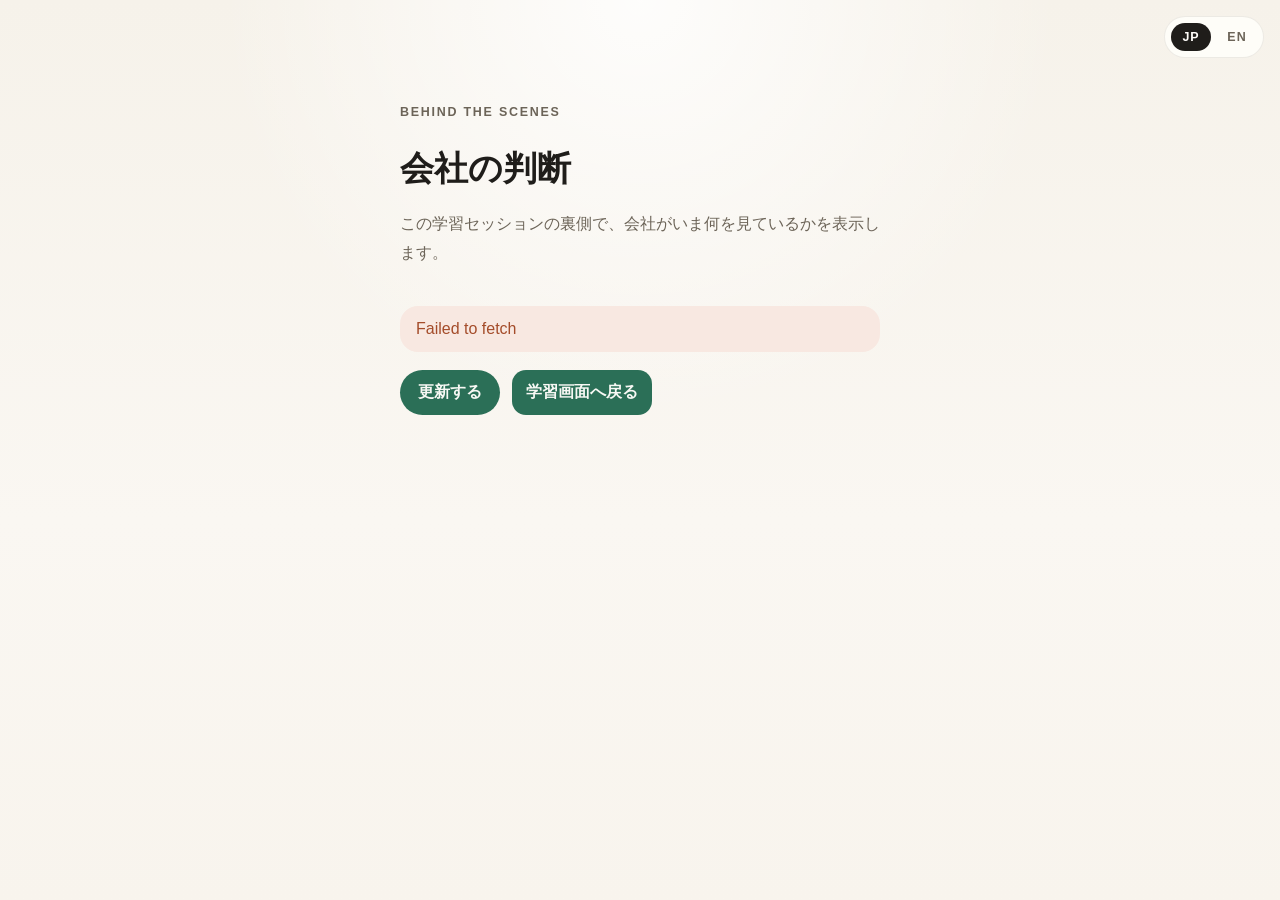
==== company-view.html @ b104fbae "Add company view screen" ====
<!doctype html>
<html lang="ja">
  <head>
    <meta charset="UTF-8" />
    <meta name="viewport" content="width=device-width, initial-scale=1.0" />
    <title>Company View</title>
    <link rel="stylesheet" href="./styles.css" />
  </head>
  <body>
    <main class="page-shell page-shell--slide">
      <section class="slide-card company-view">
        <p class="eyebrow">Behind the scenes</p>
        <h1 id="companyViewTitle" class="slide-title"></h1>
        <p id="companyViewIntro" class="company-view__intro"></p>

        <div id="companyStatus" class="status-message">読み込み中です...</div>

        <div class="company-view__grid" id="companyGrid" hidden>
          <section class="company-panel">
            <h2 id="companySnapshotTitle" class="company-panel__title"></h2>
            <dl class="company-panel__list">
              <div class="company-panel__row">
                <dt id="companyThemeLabel"></dt>
                <dd id="companyThemeValue"></dd>
              </div>
              <div class="company-panel__row">
                <dt id="companyMilestoneLabel"></dt>
                <dd id="companyMilestoneValue"></dd>
              </div>
              <div class="company-panel__row">
                <dt id="companyRiskLabel"></dt>
                <dd id="companyRiskValue"></dd>
              </div>
              <div class="company-panel__row">
                <dt id="companyPassLabel"></dt>
                <dd id="companyPassValue"></dd>
              </div>
            </dl>
          </section>

          <section class="company-panel">
            <h2 id="companyViewTitleDecision" class="company-panel__title"></h2>
            <dl class="company-panel__list">
              <div class="company-panel__row">
                <dt id="companyReviewTypeLabel"></dt>
                <dd id="companyReviewTypeValue"></dd>
              </div>
              <div class="company-panel__row">
                <dt id="companyDecisionLabel"></dt>
                <dd id="companyDecisionValue"></dd>
              </div>
              <div class="company-panel__row">
                <dt id="companyReasonLabel"></dt>
                <dd id="companyReasonValue"></dd>
              </div>
              <div class="company-panel__row">
                <dt id="companyNextActionLabel"></dt>
                <dd id="companyNextActionValue"></dd>
              </div>
              <div class="company-panel__row">
                <dt id="companyNeedsReviewLabel"></dt>
                <dd id="companyNeedsReviewValue"></dd>
              </div>
            </dl>
          </section>
        </div>

        <div class="company-view__actions">
          <button id="companyRefresh" class="refresh-button" type="button"></button>
          <a id="companyBack" class="session-button slide-link" href="./start.html"></a>
        </div>
      </section>
    </main>

    <script type="module">
      import {
        loadCompanyReview,
        loadStudentState,
        mountLanguageToggle,
        t,
        withLang,
      } from "./session.js";

      mountLanguageToggle();
      document.documentElement.lang = new URLSearchParams(window.location.search).get("lang") || "ja";

      const statusEl = document.getElementById("companyStatus");
      const gridEl = document.getElementById("companyGrid");

      document.getElementById("companyViewTitle").textContent = t("companyViewTitle");
      document.getElementById("companyViewIntro").textContent = t("companyViewIntro");
      document.getElementById("companySnapshotTitle").textContent = t("companySnapshot");
      document.getElementById("companyViewTitleDecision").textContent = t("companyDecision");
      document.getElementById("companyThemeLabel").textContent = t("currentTheme");
      document.getElementById("companyMilestoneLabel").textContent = t("currentMilestoneLabel");
      document.getElementById("companyRiskLabel").textContent = t("currentRisk");
      document.getElementById("companyPassLabel").textContent = t("passChance");
      document.getElementById("companyReviewTypeLabel").textContent = t("companyReviewType");
      document.getElementById("companyDecisionLabel").textContent = t("companyDecision");
      document.getElementById("companyReasonLabel").textContent = t("companyReason");
      document.getElementById("companyNextActionLabel").textContent = t("companyNextAction");
      document.getElementById("companyNeedsReviewLabel").textContent = t("companyNeedsReview");
      document.getElementById("companyRefresh").textContent = t("companyRefresh");
      document.getElementById("companyBack").textContent = t("companyBack");
      document.getElementById("companyBack").href = withLang("./start.html");

      function formatDecision(value) {
        if (!value) return "—";
        return String(value).replaceAll("_", " ");
      }

      function renderView(studentState, companyReview) {
        document.getElementById("companyThemeValue").textContent = studentState.currentSubject || "—";
        document.getElementById("companyMilestoneValue").textContent = studentState.currentMilestone || "—";
        document.getElementById("companyRiskValue").textContent = studentState.riskLevel || "—";
        document.getElementById("companyPassValue").textContent =
          studentState.passProbability != null ? `${studentState.passProbability}%` : "—";

        document.getElementById("companyReviewTypeValue").textContent = formatDecision(companyReview.review_type);
        document.getElementById("companyDecisionValue").textContent = formatDecision(companyReview.decision);
        document.getElementById("companyReasonValue").textContent = companyReview.decision_reason || "—";
        document.getElementById("companyNextActionValue").textContent = companyReview.updated_next_action || "—";
        document.getElementById("companyNeedsReviewValue").textContent = companyReview.review_needed ? t("companyYes") : t("companyNo");

        statusEl.hidden = true;
        gridEl.hidden = false;
      }

      async function refreshView() {
        statusEl.hidden = false;
        gridEl.hidden = true;
        statusEl.dataset.state = "";
        statusEl.textContent = t("loading");

        try {
          const { studentState, signals, dailyQuota } = await loadStudentState();
          const companyReview = await loadCompanyReview(studentState, signals, dailyQuota);
          renderView(studentState, companyReview);
        } catch (error) {
          statusEl.hidden = false;
          statusEl.dataset.state = "error";
          statusEl.textContent = error.message || "Failed to load company view.";
        }
      }

      document.getElementById("companyRefresh").addEventListener("click", refreshView);
      refreshView();
    </script>
  </body>
</html>
---- styles.css ----
:root {
  --bg: #faf7f2;
  --paper: #fffefa;
  --ink: #1f1d1a;
  --muted: #6c6458;
  --line: #d9cfbf;
  --accent: #2b6f57;
  --accent-soft: #dcecdf;
  --warning: #a44c2a;
  --shadow: 0 18px 40px rgba(56, 46, 34, 0.12);
  --radius-lg: 28px;
  --radius-md: 18px;
}

* {
  box-sizing: border-box;
}

[hidden] {
  display: none !important;
}

body {
  margin: 0;
  min-height: 100vh;
  background:
    radial-gradient(circle at top, rgba(255, 255, 255, 0.84), transparent 38%),
    linear-gradient(180deg, #f6f2ea 0%, var(--bg) 58%, #f8f4ed 100%);
  color: var(--ink);
  font-family: Georgia, "Times New Roman", serif;
}

.page-shell {
  width: min(1120px, calc(100% - 32px));
  margin: 0 auto;
  padding: 24px 0 32px;
  min-height: 100vh;
}

.lang-toggle {
  position: fixed;
  top: 16px;
  right: 16px;
  z-index: 30;
  display: inline-flex;
  gap: 6px;
  padding: 6px;
  border: 1px solid rgba(108, 100, 88, 0.12);
  border-radius: 999px;
  background: rgba(255, 254, 250, 0.88);
  backdrop-filter: blur(10px);
}

.admin-link {
  position: fixed;
  top: 16px;
  left: 16px;
  z-index: 30;
  width: 42px;
  height: 42px;
  display: inline-flex;
  align-items: center;
  justify-content: center;
  border: 1px solid rgba(108, 100, 88, 0.12);
  border-radius: 999px;
  background: rgba(255, 254, 250, 0.88);
  backdrop-filter: blur(10px);
  color: var(--muted);
  text-decoration: none;
  font-family: "Helvetica Neue", Arial, sans-serif;
  font-size: 1.05rem;
  font-weight: 700;
}

.admin-link:hover {
  color: var(--ink);
  border-color: rgba(108, 100, 88, 0.24);
}

.lang-toggle__link {
  min-width: 40px;
  padding: 7px 10px;
  border-radius: 999px;
  color: var(--muted);
  text-decoration: none;
  text-align: center;
  font-family: "Helvetica Neue", Arial, sans-serif;
  font-size: 0.78rem;
  font-weight: 700;
  letter-spacing: 0.08em;
}

.lang-toggle__link.is-active {
  background: var(--ink);
  color: #fffdfa;
}

.page-shell--slide {
  display: grid;
  align-items: center;
}

.slide-card {
  width: min(760px, 100%);
  min-height: min(76vh, 760px);
  margin: 0 auto;
  padding: 28px;
  display: flex;
  flex-direction: column;
  justify-content: center;
  gap: 16px;
  background: transparent;
  border: none;
  border-radius: 0;
  box-shadow: none;
  animation: riseIn 460ms ease both;
}

.slide-scroll {
  min-height: 0;
  overflow-y: auto;
  padding-right: 6px;
}

.slide-scroll--question {
  flex: 1 1 auto;
  display: grid;
  align-content: start;
  gap: 16px;
}

.slide-scroll--intervention {
  flex: 1 1 auto;
  display: grid;
  align-content: start;
  gap: 14px;
}

.slide-scroll::-webkit-scrollbar {
  width: 8px;
}

.slide-scroll::-webkit-scrollbar-thumb {
  background: rgba(108, 100, 88, 0.22);
  border-radius: 999px;
}

.slide-title {
  margin: 0;
  font-size: clamp(1.5rem, 3vw, 2.1rem);
}

.slide-link {
  text-decoration: none;
  display: inline-flex;
  align-items: center;
  justify-content: center;
}

.hero {
  min-height: calc(100vh - 56px);
  padding: 12px 8px 32px;
  display: flex;
  flex-direction: column;
  justify-content: center;
}

.eyebrow,
.panel-label,
.coach-script__label,
.state-card__label,
.next-action__label {
  margin: 0 0 10px;
  color: var(--muted);
  font-family: "Helvetica Neue", Arial, sans-serif;
  font-size: 0.78rem;
  font-weight: 700;
  letter-spacing: 0.14em;
  text-transform: uppercase;
}

.hero h1 {
  margin: 0;
  max-width: 11ch;
  font-size: clamp(2.8rem, 7vw, 5.2rem);
  line-height: 0.94;
  font-weight: 700;
}

.hero-copy {
  max-width: 58ch;
  margin: 18px 0 0;
  color: var(--muted);
  font-size: 1.05rem;
  line-height: 1.6;
  animation: riseIn 560ms ease both;
}

.hero-button {
  margin-top: 22px;
  animation: riseIn 680ms ease both;
}

.coach-panel {
  padding: 0;
  background: transparent;
  border: none;
  border-radius: 0;
  box-shadow: none;
  backdrop-filter: none;
}

.coach-panel__header {
  display: flex;
  justify-content: space-between;
  gap: 16px;
  align-items: end;
}

.coach-panel__header h2,
.signals__header h3 {
  margin: 0;
  font-size: clamp(1.6rem, 3vw, 2.3rem);
}

.refresh-button {
  border: none;
  border-radius: 999px;
  background: var(--accent);
  color: #f7f8f4;
  font: inherit;
  font-family: "Helvetica Neue", Arial, sans-serif;
  font-weight: 700;
  padding: 12px 18px;
  cursor: pointer;
}

.refresh-button:hover {
  filter: brightness(1.05);
}

.status-message {
  margin-top: 20px;
  padding: 14px 16px;
  border-radius: var(--radius-md);
  background: #f7f1e4;
  color: var(--muted);
  font-family: "Helvetica Neue", Arial, sans-serif;
}

.status-message[data-state="error"] {
  background: #f8e8e1;
  color: var(--warning);
}

.state-view {
  margin-top: 0;
  display: grid;
  gap: 18px;
  justify-items: center;
  min-height: calc(100vh - 56px);
  align-content: center;
}

.stage-actions {
  display: flex;
  gap: 12px;
  flex-wrap: wrap;
}

.overview-panel {
  display: grid;
  gap: 18px;
  min-height: min(76vh, 760px);
  align-content: center;
}

.coach-script,
.next-action,
.signals,
.state-card,
.coach-chat,
.session-card,
.session-flow {
  background: var(--paper);
  border: 1px solid var(--line);
  border-radius: var(--radius-md);
}

.coach-script,
.overview-panel,
.session-flow,
.signals,
.coach-chat {
  width: min(760px, 100%);
}

.coach-script {
  min-height: min(76vh, 760px);
  padding: 28px;
  display: flex;
  flex-direction: column;
  justify-content: center;
}

.coach-script__body {
  font-size: 1.2rem;
  line-height: 1.75;
}

.state-grid {
  display: grid;
  grid-template-columns: repeat(4, minmax(0, 1fr));
  gap: 16px;
}

.state-card {
  padding: 18px;
  min-height: 152px;
}

.state-card h3 {
  margin: 0;
  font-size: 1.45rem;
  line-height: 1.25;
}

.next-action {
  padding: 22px;
  background: var(--accent-soft);
}

.next-action__body {
  margin: 0;
  font-size: 1.16rem;
  line-height: 1.7;
}

.support-actions {
  display: flex;
  gap: 16px;
  align-items: center;
  width: min(760px, 100%);
  justify-content: center;
}

.support-link {
  border: none;
  background: transparent;
  color: var(--accent);
  font: inherit;
  font-family: "Helvetica Neue", Arial, sans-serif;
  font-weight: 700;
  padding: 0;
  cursor: pointer;
  text-decoration: underline;
  text-underline-offset: 3px;
}

.signals {
  min-height: min(76vh, 760px);
  padding: 28px;
}

.coach-chat {
  min-height: min(76vh, 760px);
  padding: 28px;
}

.session-flow {
  width: min(760px, 100%);
  min-height: min(76vh, 760px);
  padding: 0;
  background: transparent;
  border: none;
  display: grid;
  align-items: center;
}

.session-flow > .signals__header {
  display: none;
}

.session-stage-deck {
  display: grid;
  grid-template-columns: 1fr;
  width: 100%;
}

.session-card {
  width: 100%;
  min-height: min(76vh, 760px);
  padding: 28px;
  display: flex;
  flex-direction: column;
  gap: 12px;
  justify-content: center;
}

.session-card[hidden] {
  display: none !important;
}

.session-card__label {
  margin: 0;
  color: var(--muted);
  font-family: "Helvetica Neue", Arial, sans-serif;
  font-size: 0.78rem;
  font-weight: 700;
  letter-spacing: 0.12em;
  text-transform: uppercase;
}

.session-card h4 {
  margin: 0;
  font-size: 1.25rem;
}

.session-card__body,
.question-stem {
  margin: 0;
  color: var(--ink);
  line-height: 1.7;
}

.question-intro {
  margin: 0;
  color: var(--muted);
  line-height: 1.7;
}

.question-stem {
  padding: 12px 14px;
  border-radius: 14px;
  background: #f5efe3;
  font-weight: 600;
}

.question-recall {
  display: grid;
  gap: 8px;
  padding: 14px 16px;
  border-radius: 14px;
  background: #f5efe3;
}

.question-recall__label {
  margin: 0;
  color: var(--muted);
  font-family: "Helvetica Neue", Arial, sans-serif;
  font-size: 0.78rem;
  font-weight: 700;
  letter-spacing: 0.08em;
  text-transform: uppercase;
}

.question-recall__stem,
.question-recall__choice {
  margin: 0;
  line-height: 1.7;
}

.question-recall__choice {
  font-weight: 600;
}

@keyframes riseIn {
  from {
    opacity: 0;
    transform: translateY(10px);
  }

  to {
    opacity: 1;
    transform: translateY(0);
  }
}

.choice-list {
  display: grid;
  gap: 10px;
}

.choice-button,
.session-button {
  border: 1px solid var(--line);
  background: #fffefb;
  border-radius: 14px;
  padding: 12px 14px;
  font: inherit;
  text-align: left;
  cursor: pointer;
}

.choice-button:hover,
.session-button:hover {
  border-color: var(--accent);
}

.question-actions {
  display: flex;
  gap: 10px;
  margin-top: auto;
}

.choice-button[data-selected="true"] {
  border-color: var(--accent);
  background: #e6f1ea;
}

.answer-feedback {
  padding: 14px 16px;
  border-radius: 14px;
  background: #f5efe3;
  line-height: 1.7;
}

.answer-feedback[data-result="correct"] {
  background: #e7f3eb;
}

.answer-feedback[data-result="incorrect"] {
  background: #f7e7e3;
}

.reflection-panel {
  display: grid;
  gap: 12px;
  padding-top: 8px;
}

.reflection-thread {
  display: grid;
  gap: 8px;
}

.reflection-bubble {
  padding: 12px 14px;
  border-radius: 14px;
  line-height: 1.7;
  background: #f5efe3;
}

.reflection-bubble[data-role="user"] {
  background: #efe7d8;
}

.reflection-bubble[data-role="coach"] {
  background: #e7f3eb;
}

.reflection-form {
  display: grid;
  gap: 8px;
}

.reflection-form__label {
  color: var(--muted);
  font-family: "Helvetica Neue", Arial, sans-serif;
  font-size: 0.82rem;
  font-weight: 700;
}

.reflection-form__input {
  width: 100%;
  border: 1px solid var(--line);
  border-radius: 14px;
  padding: 12px 14px;
  font: inherit;
  background: #fffefb;
}

.reflection-form__input:disabled {
  background: #f3efe6;
  color: var(--muted);
}

.continue-discussion {
  align-self: start;
  border: none;
  background: transparent;
  color: var(--accent);
  font: inherit;
  font-family: "Helvetica Neue", Arial, sans-serif;
  font-weight: 700;
  padding: 0;
  cursor: pointer;
  text-decoration: underline;
  text-underline-offset: 3px;
}

.session-button {
  background: var(--accent);
  border: none;
  color: #f7f8f4;
  font-family: "Helvetica Neue", Arial, sans-serif;
  font-weight: 700;
  text-align: center;
}

.session-button--ghost {
  background: #efe7d8;
  color: var(--ink);
  border: 1px solid var(--line);
}

.signal-list {
  display: grid;
  grid-template-columns: repeat(4, minmax(0, 1fr));
  gap: 14px;
  margin: 20px 0 0;
}

.signal-list__item {
  padding: 14px;
  border-radius: 14px;
  background: #f7f2e8;
}

.signal-list__item dt {
  color: var(--muted);
  font-family: "Helvetica Neue", Arial, sans-serif;
  font-size: 0.82rem;
  font-weight: 700;
  text-transform: uppercase;
  letter-spacing: 0.08em;
}

.signal-list__item dd {
  margin: 10px 0 0;
  font-size: 1.1rem;
  line-height: 1.4;
}

.chat-messages {
  display: grid;
  gap: 12px;
  margin-top: 20px;
}

.chat-message {
  padding: 14px 16px;
  border-radius: 16px;
  max-width: min(100%, 68ch);
  line-height: 1.6;
}

.chat-message[data-role="user"] {
  margin-left: auto;
  background: #efe6d6;
}

.chat-message[data-role="coach"] {
  background: #edf4ef;
}

.coach-form {
  margin-top: 18px;
}

.coach-form__label {
  display: block;
  margin-bottom: 10px;
  color: var(--muted);
  font-family: "Helvetica Neue", Arial, sans-serif;
  font-size: 0.82rem;
  font-weight: 700;
  letter-spacing: 0.08em;
  text-transform: uppercase;
}

.coach-form__row {
  display: grid;
  grid-template-columns: 1fr auto;
  gap: 12px;
}

.coach-form__input {
  width: 100%;
  border: 1px solid var(--line);
  border-radius: 14px;
  padding: 14px 16px;
  font: inherit;
  background: #fffefb;
}

.coach-form__input:focus {
  outline: 2px solid rgba(43, 111, 87, 0.18);
  border-color: var(--accent);
}

@media (max-width: 960px) {
  .state-grid,
  .signal-list {
    grid-template-columns: repeat(2, minmax(0, 1fr));
  }

  .session-grid {
    grid-template-columns: 1fr;
  }

  .session-card--question {
    grid-row: auto;
  }
}

@media (max-width: 640px) {
  .page-shell {
    width: min(100% - 20px, 100%);
    padding-top: 24px;
  }

  .coach-panel {
    padding: 20px;
  }

  .coach-panel__header {
    align-items: start;
    flex-direction: column;
  }

  .state-grid,
  .signal-list {
    grid-template-columns: 1fr;
  }

  .coach-form__row {
    grid-template-columns: 1fr;
  }

  .stage-actions {
    flex-direction: column;
  }
}

.company-view {
  width: min(860px, 100%);
  min-height: min(82vh, 820px);
  display: grid;
  gap: 18px;
  align-content: start;
}

.company-view__intro {
  margin: 0;
  color: var(--muted);
  line-height: 1.8;
  max-width: 60ch;
}

.company-view__grid {
  display: grid;
  grid-template-columns: repeat(2, minmax(0, 1fr));
  gap: 18px;
}

.company-panel {
  padding: 22px;
  background: var(--paper);
  border: 1px solid var(--line);
  border-radius: var(--radius-md);
  display: grid;
  gap: 14px;
}

.company-panel__title {
  margin: 0;
  font-size: 1.2rem;
}

.company-panel__list {
  display: grid;
  gap: 12px;
  margin: 0;
}

.company-panel__row {
  display: grid;
  gap: 6px;
}

.company-panel__row dt {
  margin: 0;
  color: var(--muted);
  font-family: "Helvetica Neue", Arial, sans-serif;
  font-size: 0.78rem;
  font-weight: 700;
  letter-spacing: 0.08em;
  text-transform: uppercase;
}

.company-panel__row dd {
  margin: 0;
  line-height: 1.7;
}

.company-view__actions {
  display: flex;
  gap: 12px;
  flex-wrap: wrap;
}

@media (max-width: 760px) {
  .company-view__grid {
    grid-template-columns: 1fr;
  }
}
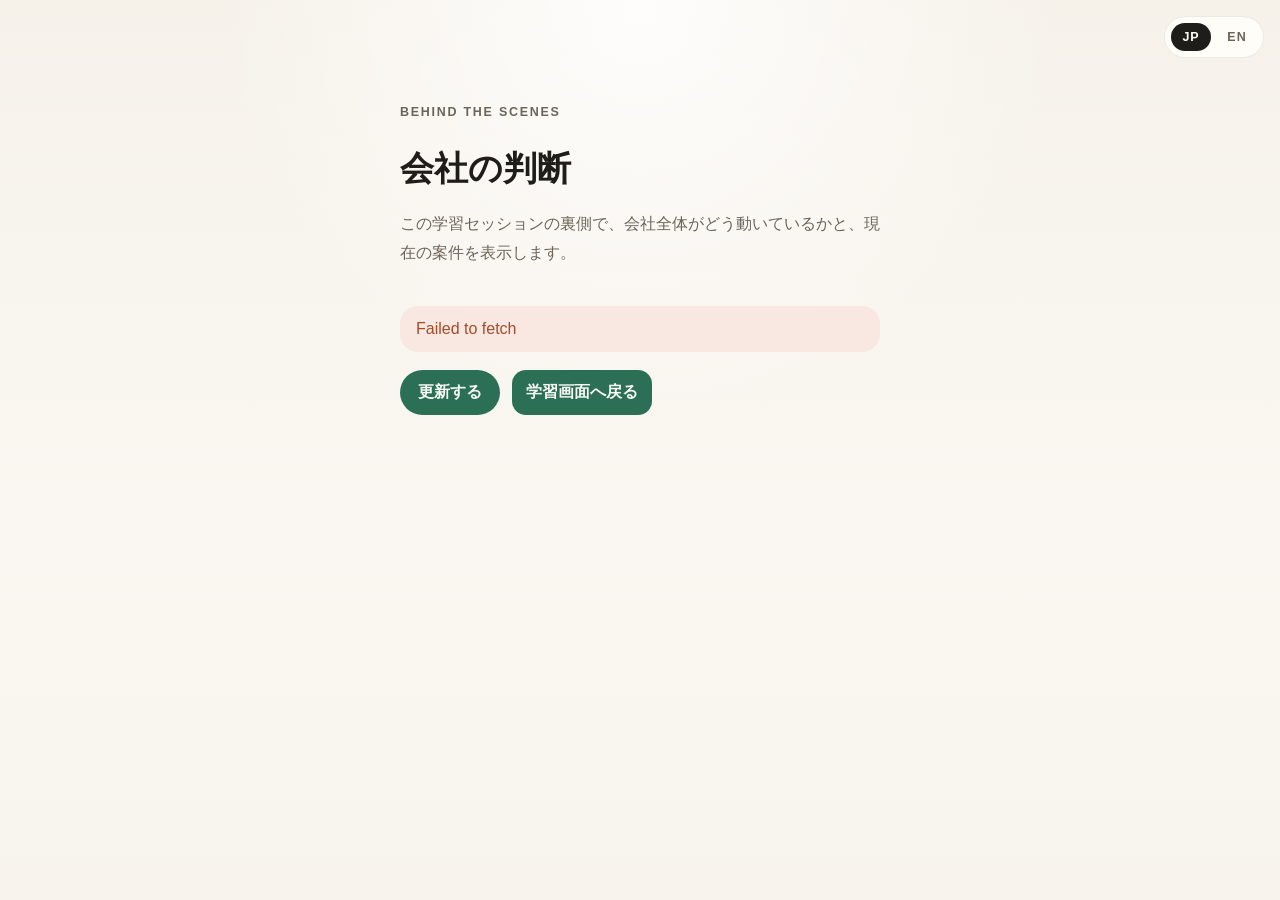
==== commit 042276a1: "Expand company overview screen" ====
--- a/company-view.html
+++ b/company-view.html
@@ -14,6 +14,32 @@
         <p id="companyViewIntro" class="company-view__intro"></p>
 
         <div id="companyStatus" class="status-message">読み込み中です...</div>
+
+        <section class="company-panel company-panel--wide" id="companyOrg" hidden>
+          <h2 id="companyOrgTitle" class="company-panel__title"></h2>
+          <div class="company-org-grid">
+            <article class="company-org-card">
+              <p id="companyRoleCeo" class="company-org-card__role"></p>
+              <p id="companyRoleCeoBody" class="company-org-card__body"></p>
+            </article>
+            <article class="company-org-card">
+              <p id="companyRoleCoachA" class="company-org-card__role"></p>
+              <p id="companyRoleCoachABody" class="company-org-card__body"></p>
+            </article>
+            <article class="company-org-card">
+              <p id="companyRoleCoachB" class="company-org-card__role"></p>
+              <p id="companyRoleCoachBBody" class="company-org-card__body"></p>
+            </article>
+            <article class="company-org-card">
+              <p id="companyRoleQueue" class="company-org-card__role"></p>
+              <p id="companyRoleQueueBody" class="company-org-card__body"></p>
+            </article>
+            <article class="company-org-card company-org-card--summary">
+              <p id="companyRoleSummary" class="company-org-card__role"></p>
+              <p id="companyRoleSummaryBody" class="company-org-card__body"></p>
+            </article>
+          </div>
+        </section>
 
         <div class="company-view__grid" id="companyGrid" hidden>
           <section class="company-panel">
@@ -86,9 +112,11 @@
 
       const statusEl = document.getElementById("companyStatus");
       const gridEl = document.getElementById("companyGrid");
+      const orgEl = document.getElementById("companyOrg");
 
       document.getElementById("companyViewTitle").textContent = t("companyViewTitle");
       document.getElementById("companyViewIntro").textContent = t("companyViewIntro");
+      document.getElementById("companyOrgTitle").textContent = t("companyOrgTitle");
       document.getElementById("companySnapshotTitle").textContent = t("companySnapshot");
       document.getElementById("companyViewTitleDecision").textContent = t("companyDecision");
       document.getElementById("companyThemeLabel").textContent = t("currentTheme");
@@ -103,6 +131,15 @@
       document.getElementById("companyRefresh").textContent = t("companyRefresh");
       document.getElementById("companyBack").textContent = t("companyBack");
       document.getElementById("companyBack").href = withLang("./start.html");
+      document.getElementById("companyRoleCeo").textContent = t("companyRoleCeo");
+      document.getElementById("companyRoleCoachA").textContent = t("companyRoleCoachA");
+      document.getElementById("companyRoleCoachB").textContent = t("companyRoleCoachB");
+      document.getElementById("companyRoleQueue").textContent = t("companyRoleQueue");
+      document.getElementById("companyRoleSummary").textContent = t("companyRoleSummary");
+      document.getElementById("companyRoleCeoBody").textContent = t("companyOrgCeoBody");
+      document.getElementById("companyRoleCoachABody").textContent = t("companyOrgCoachABody");
+      document.getElementById("companyRoleCoachBBody").textContent = t("companyOrgCoachBBody");
+      document.getElementById("companyRoleQueueBody").textContent = t("companyOrgQueueBody");
 
       function formatDecision(value) {
         if (!value) return "—";
@@ -121,13 +158,17 @@
         document.getElementById("companyReasonValue").textContent = companyReview.decision_reason || "—";
         document.getElementById("companyNextActionValue").textContent = companyReview.updated_next_action || "—";
         document.getElementById("companyNeedsReviewValue").textContent = companyReview.review_needed ? t("companyYes") : t("companyNo");
+        document.getElementById("companyRoleSummaryBody").textContent =
+          `${studentState.currentSubject} / ${formatDecision(companyReview.review_type)} / ${formatDecision(companyReview.decision)}`;
 
         statusEl.hidden = true;
+        orgEl.hidden = false;
         gridEl.hidden = false;
       }
 
       async function refreshView() {
         statusEl.hidden = false;
+        orgEl.hidden = true;
         gridEl.hidden = true;
         statusEl.dataset.state = "";
         statusEl.textContent = t("loading");
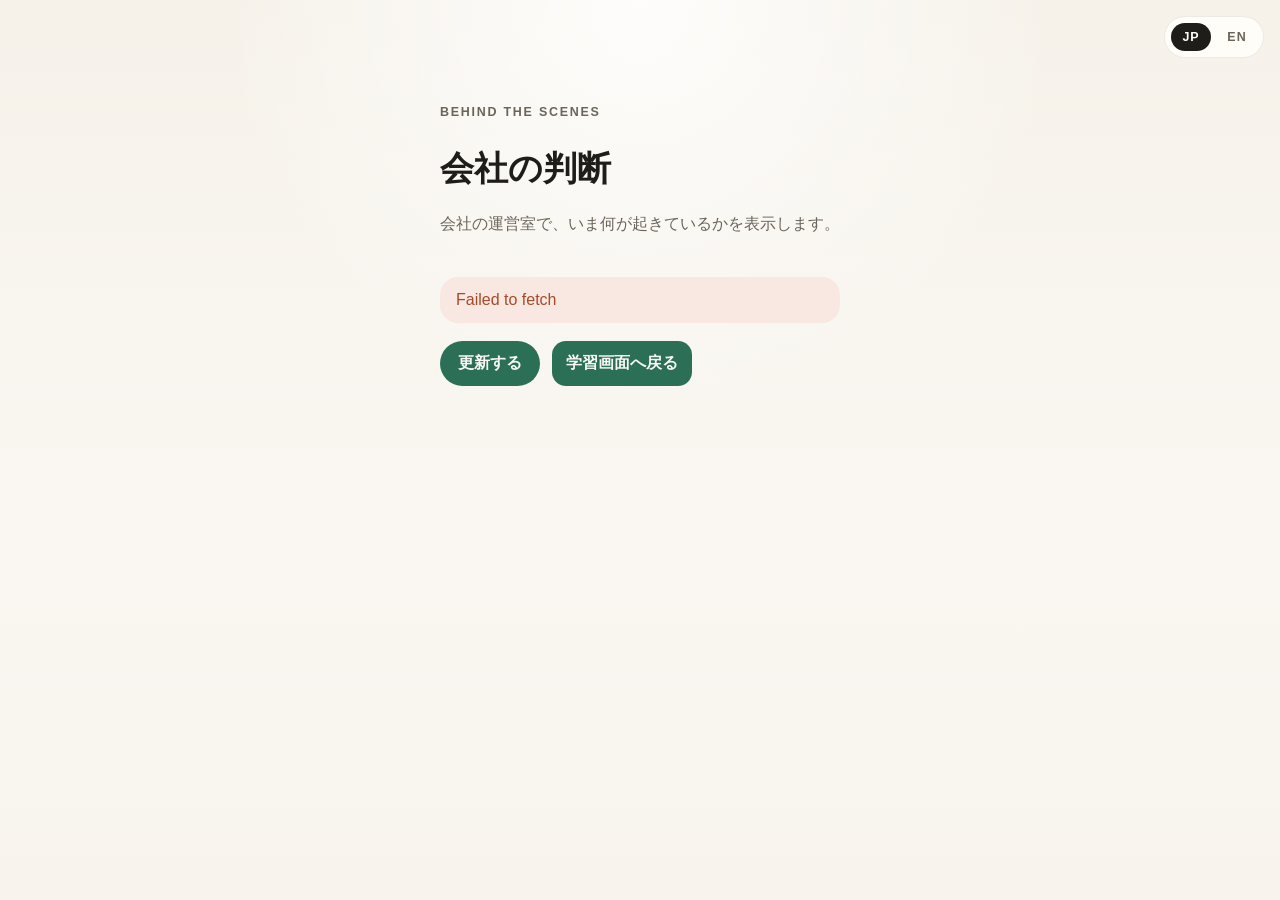
==== commit fb1a88b0: "Refine company operations view" ====
--- a/company-view.html
+++ b/company-view.html
@@ -8,77 +8,96 @@
   </head>
   <body>
     <main class="page-shell page-shell--slide">
-      <section class="slide-card company-view">
+      <section class="slide-card company-view company-view--ops">
         <p class="eyebrow">Behind the scenes</p>
         <h1 id="companyViewTitle" class="slide-title"></h1>
         <p id="companyViewIntro" class="company-view__intro"></p>
 
         <div id="companyStatus" class="status-message">読み込み中です...</div>
 
-        <section class="company-panel company-panel--wide" id="companyOrg" hidden>
-          <h2 id="companyOrgTitle" class="company-panel__title"></h2>
-          <div class="company-org-grid">
-            <article class="company-org-card">
-              <p id="companyRoleCeo" class="company-org-card__role"></p>
-              <p id="companyRoleCeoBody" class="company-org-card__body"></p>
-            </article>
-            <article class="company-org-card">
-              <p id="companyRoleCoachA" class="company-org-card__role"></p>
-              <p id="companyRoleCoachABody" class="company-org-card__body"></p>
-            </article>
-            <article class="company-org-card">
-              <p id="companyRoleCoachB" class="company-org-card__role"></p>
-              <p id="companyRoleCoachBBody" class="company-org-card__body"></p>
-            </article>
-            <article class="company-org-card">
-              <p id="companyRoleQueue" class="company-org-card__role"></p>
-              <p id="companyRoleQueueBody" class="company-org-card__body"></p>
-            </article>
-            <article class="company-org-card company-org-card--summary">
-              <p id="companyRoleSummary" class="company-org-card__role"></p>
-              <p id="companyRoleSummaryBody" class="company-org-card__body"></p>
-            </article>
+        <div id="companyOps" class="company-ops" hidden>
+          <section class="company-panel company-panel--wide">
+            <h2 id="companyMissionTitle" class="company-panel__title"></h2>
+            <div class="company-mission">
+              <article class="company-metric">
+                <p class="company-metric__label" id="companyThemeLabel"></p>
+                <p class="company-metric__value" id="companyThemeValue"></p>
+              </article>
+              <article class="company-metric">
+                <p class="company-metric__label" id="companyMissionModeLabel"></p>
+                <p class="company-metric__value" id="companyMissionModeValue"></p>
+              </article>
+              <article class="company-metric">
+                <p class="company-metric__label" id="companyMissionReviewLabel"></p>
+                <p class="company-metric__value" id="companyMissionReviewValue"></p>
+              </article>
+              <article class="company-metric">
+                <p class="company-metric__label" id="companyMissionCaseLabel"></p>
+                <p class="company-metric__value" id="companyMissionCaseValue"></p>
+              </article>
+            </div>
+          </section>
+
+          <div class="company-ops__grid">
+            <section class="company-panel">
+              <h2 id="companyFeedTitle" class="company-panel__title"></h2>
+              <div id="companyFeed" class="company-feed"></div>
+            </section>
+
+            <section class="company-panel">
+              <h2 id="companyDecisionBreakdownTitle" class="company-panel__title"></h2>
+              <div class="company-breakdown">
+                <div class="company-bar">
+                  <div class="company-bar__header">
+                    <span id="companyRiskBarLabel"></span>
+                    <span id="companyRiskBarValue"></span>
+                  </div>
+                  <div class="company-bar__track">
+                    <div id="companyRiskBarFill" class="company-bar__fill"></div>
+                  </div>
+                </div>
+
+                <div class="company-bar">
+                  <div class="company-bar__header">
+                    <span id="companyPassBarLabel"></span>
+                    <span id="companyPassBarValue"></span>
+                  </div>
+                  <div class="company-bar__track">
+                    <div id="companyPassBarFill" class="company-bar__fill company-bar__fill--pass"></div>
+                  </div>
+                </div>
+
+                <div class="company-bar">
+                  <div class="company-bar__header">
+                    <span id="companyLoadBarLabel"></span>
+                    <span id="companyLoadBarValue"></span>
+                  </div>
+                  <div class="company-bar__track">
+                    <div id="companyLoadBarFill" class="company-bar__fill company-bar__fill--load"></div>
+                  </div>
+                </div>
+
+                <dl class="company-panel__list">
+                  <div class="company-panel__row">
+                    <dt id="companyDecisionLabel"></dt>
+                    <dd id="companyDecisionValue"></dd>
+                  </div>
+                  <div class="company-panel__row">
+                    <dt id="companyReasonLabel"></dt>
+                    <dd id="companyReasonValue"></dd>
+                  </div>
+                  <div class="company-panel__row">
+                    <dt id="companyConclusionLabel"></dt>
+                    <dd id="companyConclusionValue"></dd>
+                  </div>
+                </dl>
+              </div>
+            </section>
           </div>
-        </section>
-
-        <div class="company-view__grid" id="companyGrid" hidden>
-          <section class="company-panel">
-            <h2 id="companySnapshotTitle" class="company-panel__title"></h2>
+
+          <section class="company-panel company-panel--wide">
+            <h2 id="companyNextMoveTitle" class="company-panel__title"></h2>
             <dl class="company-panel__list">
-              <div class="company-panel__row">
-                <dt id="companyThemeLabel"></dt>
-                <dd id="companyThemeValue"></dd>
-              </div>
-              <div class="company-panel__row">
-                <dt id="companyMilestoneLabel"></dt>
-                <dd id="companyMilestoneValue"></dd>
-              </div>
-              <div class="company-panel__row">
-                <dt id="companyRiskLabel"></dt>
-                <dd id="companyRiskValue"></dd>
-              </div>
-              <div class="company-panel__row">
-                <dt id="companyPassLabel"></dt>
-                <dd id="companyPassValue"></dd>
-              </div>
-            </dl>
-          </section>
-
-          <section class="company-panel">
-            <h2 id="companyViewTitleDecision" class="company-panel__title"></h2>
-            <dl class="company-panel__list">
-              <div class="company-panel__row">
-                <dt id="companyReviewTypeLabel"></dt>
-                <dd id="companyReviewTypeValue"></dd>
-              </div>
-              <div class="company-panel__row">
-                <dt id="companyDecisionLabel"></dt>
-                <dd id="companyDecisionValue"></dd>
-              </div>
-              <div class="company-panel__row">
-                <dt id="companyReasonLabel"></dt>
-                <dd id="companyReasonValue"></dd>
-              </div>
               <div class="company-panel__row">
                 <dt id="companyNextActionLabel"></dt>
                 <dd id="companyNextActionValue"></dd>
@@ -111,72 +130,112 @@
       document.documentElement.lang = new URLSearchParams(window.location.search).get("lang") || "ja";
 
       const statusEl = document.getElementById("companyStatus");
-      const gridEl = document.getElementById("companyGrid");
-      const orgEl = document.getElementById("companyOrg");
+      const opsEl = document.getElementById("companyOps");
 
       document.getElementById("companyViewTitle").textContent = t("companyViewTitle");
       document.getElementById("companyViewIntro").textContent = t("companyViewIntro");
-      document.getElementById("companyOrgTitle").textContent = t("companyOrgTitle");
-      document.getElementById("companySnapshotTitle").textContent = t("companySnapshot");
-      document.getElementById("companyViewTitleDecision").textContent = t("companyDecision");
+      document.getElementById("companyMissionTitle").textContent = t("companyMissionTitle");
+      document.getElementById("companyFeedTitle").textContent = t("companyFeedTitle");
+      document.getElementById("companyDecisionBreakdownTitle").textContent = t("companyDecisionBreakdownTitle");
+      document.getElementById("companyNextMoveTitle").textContent = t("companyNextMoveTitle");
+
       document.getElementById("companyThemeLabel").textContent = t("currentTheme");
-      document.getElementById("companyMilestoneLabel").textContent = t("currentMilestoneLabel");
-      document.getElementById("companyRiskLabel").textContent = t("currentRisk");
-      document.getElementById("companyPassLabel").textContent = t("passChance");
-      document.getElementById("companyReviewTypeLabel").textContent = t("companyReviewType");
+      document.getElementById("companyMissionModeLabel").textContent = t("companyMissionMode");
+      document.getElementById("companyMissionReviewLabel").textContent = t("companyMissionReview");
+      document.getElementById("companyMissionCaseLabel").textContent = t("companyMissionCase");
+
+      document.getElementById("companyRiskBarLabel").textContent = t("companyRiskBar");
+      document.getElementById("companyPassBarLabel").textContent = t("companyPassBar");
+      document.getElementById("companyLoadBarLabel").textContent = t("companyLoadBar");
       document.getElementById("companyDecisionLabel").textContent = t("companyDecision");
       document.getElementById("companyReasonLabel").textContent = t("companyReason");
+      document.getElementById("companyConclusionLabel").textContent = t("companyConclusion");
       document.getElementById("companyNextActionLabel").textContent = t("companyNextAction");
       document.getElementById("companyNeedsReviewLabel").textContent = t("companyNeedsReview");
+
       document.getElementById("companyRefresh").textContent = t("companyRefresh");
       document.getElementById("companyBack").textContent = t("companyBack");
       document.getElementById("companyBack").href = withLang("./start.html");
-      document.getElementById("companyRoleCeo").textContent = t("companyRoleCeo");
-      document.getElementById("companyRoleCoachA").textContent = t("companyRoleCoachA");
-      document.getElementById("companyRoleCoachB").textContent = t("companyRoleCoachB");
-      document.getElementById("companyRoleQueue").textContent = t("companyRoleQueue");
-      document.getElementById("companyRoleSummary").textContent = t("companyRoleSummary");
-      document.getElementById("companyRoleCeoBody").textContent = t("companyOrgCeoBody");
-      document.getElementById("companyRoleCoachABody").textContent = t("companyOrgCoachABody");
-      document.getElementById("companyRoleCoachBBody").textContent = t("companyOrgCoachBBody");
-      document.getElementById("companyRoleQueueBody").textContent = t("companyOrgQueueBody");
 
       function formatDecision(value) {
         if (!value) return "—";
         return String(value).replaceAll("_", " ");
       }
 
-      function renderView(studentState, companyReview) {
+      function riskPercent(riskLevel) {
+        if (riskLevel === "high") return 84;
+        if (riskLevel === "medium") return 56;
+        return 28;
+      }
+
+      function loadPercent(questionCount) {
+        if (!questionCount) return 25;
+        return Math.min(100, Math.max(20, questionCount * 22));
+      }
+
+      function feedEntries(studentState, companyReview, dailyQuota) {
+        return [
+          { time: "09:02", actor: t("companyFeedQueue"), body: `${formatDecision(companyReview.review_type)} triggered` },
+          { time: "09:03", actor: t("companyFeedSystem"), body: `${t("companyRiskBar")}: ${studentState.riskLevel || t("companyRiskMedium")} / ${t("companyPassBar")}: ${studentState.passProbability}%` },
+          { time: "09:04", actor: t("companyFeedCeo"), body: `${formatDecision(companyReview.decision)} issued` },
+          { time: "09:05", actor: t("companyFeedCoach"), body: `${studentState.currentSubject} / ${dailyQuota?.questionCount || 2}Q session executing` },
+        ];
+      }
+
+      function renderFeed(entries) {
+        const feedEl = document.getElementById("companyFeed");
+        feedEl.innerHTML = entries
+          .map(
+            (entry) => `
+              <article class="company-feed__item">
+                <p class="company-feed__time">${entry.time}</p>
+                <div class="company-feed__content">
+                  <p class="company-feed__actor">${entry.actor}</p>
+                  <p class="company-feed__body">${entry.body}</p>
+                </div>
+              </article>
+            `,
+          )
+          .join("");
+      }
+
+      function renderView(studentState, companyReview, dailyQuota) {
         document.getElementById("companyThemeValue").textContent = studentState.currentSubject || "—";
-        document.getElementById("companyMilestoneValue").textContent = studentState.currentMilestone || "—";
-        document.getElementById("companyRiskValue").textContent = studentState.riskLevel || "—";
-        document.getElementById("companyPassValue").textContent =
+        document.getElementById("companyMissionModeValue").textContent = dailyQuota?.sessionMode || "—";
+        document.getElementById("companyMissionReviewValue").textContent = formatDecision(companyReview.review_type);
+        document.getElementById("companyMissionCaseValue").textContent = studentState.currentMilestone || "—";
+
+        document.getElementById("companyRiskBarValue").textContent = studentState.riskLevel || "—";
+        document.getElementById("companyRiskBarFill").style.width = `${riskPercent(studentState.riskLevel)}%`;
+        document.getElementById("companyPassBarValue").textContent =
           studentState.passProbability != null ? `${studentState.passProbability}%` : "—";
-
-        document.getElementById("companyReviewTypeValue").textContent = formatDecision(companyReview.review_type);
+        document.getElementById("companyPassBarFill").style.width = `${studentState.passProbability || 0}%`;
+        document.getElementById("companyLoadBarValue").textContent = `${dailyQuota?.questionCount || 0}Q`;
+        document.getElementById("companyLoadBarFill").style.width = `${loadPercent(dailyQuota?.questionCount)}%`;
+
         document.getElementById("companyDecisionValue").textContent = formatDecision(companyReview.decision);
         document.getElementById("companyReasonValue").textContent = companyReview.decision_reason || "—";
+        document.getElementById("companyConclusionValue").textContent =
+          `${formatDecision(companyReview.decision)} / ${formatDecision(companyReview.review_type)}`;
         document.getElementById("companyNextActionValue").textContent = companyReview.updated_next_action || "—";
         document.getElementById("companyNeedsReviewValue").textContent = companyReview.review_needed ? t("companyYes") : t("companyNo");
-        document.getElementById("companyRoleSummaryBody").textContent =
-          `${studentState.currentSubject} / ${formatDecision(companyReview.review_type)} / ${formatDecision(companyReview.decision)}`;
+
+        renderFeed(feedEntries(studentState, companyReview, dailyQuota));
 
         statusEl.hidden = true;
-        orgEl.hidden = false;
-        gridEl.hidden = false;
+        opsEl.hidden = false;
       }
 
       async function refreshView() {
         statusEl.hidden = false;
-        orgEl.hidden = true;
-        gridEl.hidden = true;
+        opsEl.hidden = true;
         statusEl.dataset.state = "";
         statusEl.textContent = t("loading");
 
         try {
           const { studentState, signals, dailyQuota } = await loadStudentState();
           const companyReview = await loadCompanyReview(studentState, signals, dailyQuota);
-          renderView(studentState, companyReview);
+          renderView(studentState, companyReview, dailyQuota);
         } catch (error) {
           statusEl.hidden = false;
           statusEl.dataset.state = "error";
--- a/styles.css
+++ b/styles.css
@@ -741,6 +741,10 @@
   align-content: start;
 }
 
+.company-view--ops {
+  width: min(980px, 100%);
+}
+
 .company-view__intro {
   margin: 0;
   color: var(--muted);
@@ -748,7 +752,12 @@
   max-width: 60ch;
 }
 
-.company-view__grid {
+.company-ops {
+  display: grid;
+  gap: 18px;
+}
+
+.company-ops__grid {
   display: grid;
   grid-template-columns: repeat(2, minmax(0, 1fr));
   gap: 18px;
@@ -763,6 +772,10 @@
   gap: 14px;
 }
 
+.company-panel--wide {
+  width: 100%;
+}
+
 .company-panel__title {
   margin: 0;
   font-size: 1.2rem;
@@ -800,8 +813,122 @@
   flex-wrap: wrap;
 }
 
+.company-mission {
+  display: grid;
+  grid-template-columns: repeat(4, minmax(0, 1fr));
+  gap: 14px;
+}
+
+.company-metric {
+  padding: 16px;
+  border-radius: 14px;
+  background: #f7f2e8;
+}
+
+.company-metric__label {
+  margin: 0 0 8px;
+  color: var(--muted);
+  font-family: "Helvetica Neue", Arial, sans-serif;
+  font-size: 0.76rem;
+  font-weight: 700;
+  letter-spacing: 0.08em;
+  text-transform: uppercase;
+}
+
+.company-metric__value {
+  margin: 0;
+  font-size: 1.08rem;
+  line-height: 1.55;
+}
+
+.company-feed {
+  display: grid;
+  gap: 12px;
+}
+
+.company-feed__item {
+  display: grid;
+  grid-template-columns: auto 1fr;
+  gap: 12px;
+  align-items: start;
+  padding: 14px 0;
+  border-bottom: 1px solid rgba(217, 207, 191, 0.75);
+}
+
+.company-feed__item:last-child {
+  border-bottom: none;
+  padding-bottom: 0;
+}
+
+.company-feed__time {
+  margin: 0;
+  color: var(--muted);
+  font-family: "Helvetica Neue", Arial, sans-serif;
+  font-size: 0.78rem;
+  font-weight: 700;
+  letter-spacing: 0.06em;
+}
+
+.company-feed__content {
+  display: grid;
+  gap: 4px;
+}
+
+.company-feed__actor,
+.company-feed__body {
+  margin: 0;
+  line-height: 1.6;
+}
+
+.company-feed__actor {
+  font-weight: 700;
+}
+
+.company-breakdown {
+  display: grid;
+  gap: 16px;
+}
+
+.company-bar {
+  display: grid;
+  gap: 8px;
+}
+
+.company-bar__header {
+  display: flex;
+  justify-content: space-between;
+  gap: 12px;
+  color: var(--muted);
+  font-family: "Helvetica Neue", Arial, sans-serif;
+  font-size: 0.82rem;
+  font-weight: 700;
+}
+
+.company-bar__track {
+  width: 100%;
+  height: 10px;
+  border-radius: 999px;
+  background: #eee6d9;
+  overflow: hidden;
+}
+
+.company-bar__fill {
+  height: 100%;
+  border-radius: 999px;
+  background: linear-gradient(90deg, #d06b49 0%, #c24f38 100%);
+}
+
+.company-bar__fill--pass {
+  background: linear-gradient(90deg, #4f9e76 0%, #2b6f57 100%);
+}
+
+.company-bar__fill--load {
+  background: linear-gradient(90deg, #7b6fe0 0%, #5750b5 100%);
+}
+
 @media (max-width: 760px) {
-  .company-view__grid {
+  .company-ops__grid,
+  .company-mission {
     grid-template-columns: 1fr;
   }
 }
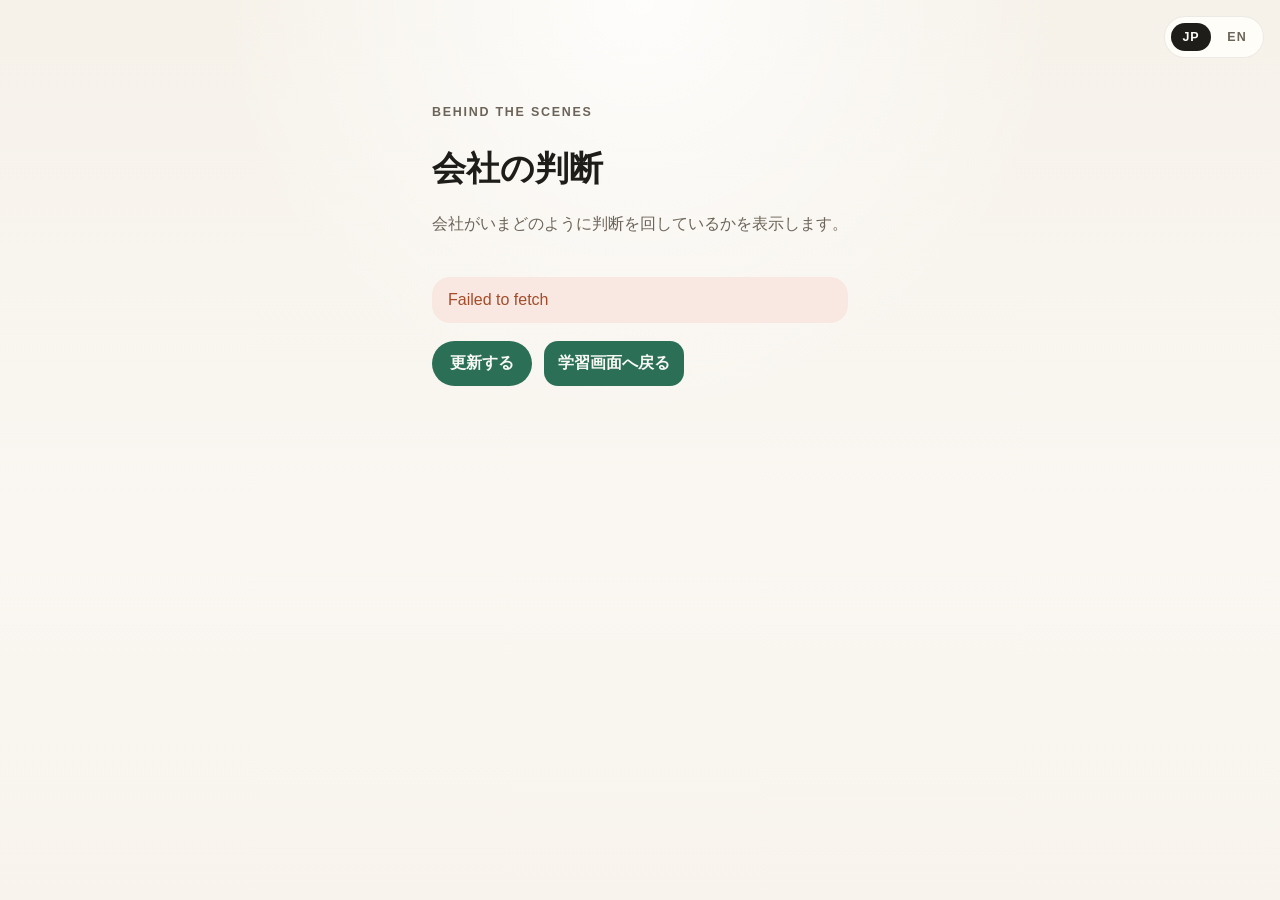
==== commit 8992d8f4: "Highlight autonomous company loop" ====
--- a/company-view.html
+++ b/company-view.html
@@ -17,6 +17,37 @@
 
         <div id="companyOps" class="company-ops" hidden>
           <section class="company-panel company-panel--wide">
+            <h2 id="companyLoopTitle" class="company-panel__title"></h2>
+            <div class="company-loop">
+              <div class="company-loop__node company-loop__node--ceo is-active">
+                <p class="company-loop__node-title">CEO</p>
+              </div>
+              <div class="company-loop__arrow company-loop__arrow--down">
+                <span id="companyLoopPolicyLabel"></span>
+              </div>
+              <div class="company-loop__node company-loop__node--coach">
+                <p class="company-loop__node-title">Coach A</p>
+              </div>
+              <div class="company-loop__arrow company-loop__arrow--down">
+                <span id="companyLoopExecutionLabel"></span>
+              </div>
+              <div class="company-loop__node company-loop__node--system">
+                <p class="company-loop__node-title">System</p>
+              </div>
+              <div class="company-loop__arrow company-loop__arrow--curve">
+                <span id="companyLoopEvaluationLabel"></span>
+              </div>
+              <div class="company-loop__return">
+                <span id="companyLoopRedecisionLabel"></span>
+              </div>
+            </div>
+            <div class="company-loop__status">
+              <span class="company-loop__status-label" id="companyLoopStatusLabel"></span>
+              <span class="company-loop__status-value" id="companyLoopStatusValue"></span>
+            </div>
+          </section>
+
+          <section class="company-panel company-panel--wide">
             <h2 id="companyMissionTitle" class="company-panel__title"></h2>
             <div class="company-mission">
               <article class="company-metric">
@@ -94,6 +125,20 @@
               </div>
             </section>
           </div>
+
+          <section class="company-panel company-panel--wide">
+            <h2 id="companyAdaptationTitle" class="company-panel__title"></h2>
+            <dl class="company-panel__list">
+              <div class="company-panel__row">
+                <dt id="companyAdaptationReasonLabel"></dt>
+                <dd id="companyAdaptationReasonValue"></dd>
+              </div>
+              <div class="company-panel__row">
+                <dt id="companyConclusionLabel"></dt>
+                <dd id="companyConclusionValue"></dd>
+              </div>
+            </dl>
+          </section>
 
           <section class="company-panel company-panel--wide">
             <h2 id="companyNextMoveTitle" class="company-panel__title"></h2>
@@ -134,10 +179,18 @@
 
       document.getElementById("companyViewTitle").textContent = t("companyViewTitle");
       document.getElementById("companyViewIntro").textContent = t("companyViewIntro");
+      document.getElementById("companyLoopTitle").textContent = t("companyLoopTitle");
       document.getElementById("companyMissionTitle").textContent = t("companyMissionTitle");
       document.getElementById("companyFeedTitle").textContent = t("companyFeedTitle");
       document.getElementById("companyDecisionBreakdownTitle").textContent = t("companyDecisionBreakdownTitle");
+      document.getElementById("companyAdaptationTitle").textContent = t("companyAdaptationTitle");
       document.getElementById("companyNextMoveTitle").textContent = t("companyNextMoveTitle");
+
+      document.getElementById("companyLoopPolicyLabel").textContent = t("companyLoopPolicy");
+      document.getElementById("companyLoopExecutionLabel").textContent = t("companyLoopExecution");
+      document.getElementById("companyLoopEvaluationLabel").textContent = t("companyLoopEvaluation");
+      document.getElementById("companyLoopRedecisionLabel").textContent = t("companyLoopRedecision");
+      document.getElementById("companyLoopStatusLabel").textContent = t("companyLoopStatus");
 
       document.getElementById("companyThemeLabel").textContent = t("currentTheme");
       document.getElementById("companyMissionModeLabel").textContent = t("companyMissionMode");
@@ -150,6 +203,7 @@
       document.getElementById("companyDecisionLabel").textContent = t("companyDecision");
       document.getElementById("companyReasonLabel").textContent = t("companyReason");
       document.getElementById("companyConclusionLabel").textContent = t("companyConclusion");
+      document.getElementById("companyAdaptationReasonLabel").textContent = t("companyAdaptationReason");
       document.getElementById("companyNextActionLabel").textContent = t("companyNextAction");
       document.getElementById("companyNeedsReviewLabel").textContent = t("companyNeedsReview");
 
@@ -204,6 +258,8 @@
         document.getElementById("companyMissionModeValue").textContent = dailyQuota?.sessionMode || "—";
         document.getElementById("companyMissionReviewValue").textContent = formatDecision(companyReview.review_type);
         document.getElementById("companyMissionCaseValue").textContent = studentState.currentMilestone || "—";
+        document.getElementById("companyLoopStatusValue").textContent =
+          companyReview.review_needed ? t("companyImproving") : t("companyStableLoop");
 
         document.getElementById("companyRiskBarValue").textContent = studentState.riskLevel || "—";
         document.getElementById("companyRiskBarFill").style.width = `${riskPercent(studentState.riskLevel)}%`;
@@ -217,6 +273,8 @@
         document.getElementById("companyReasonValue").textContent = companyReview.decision_reason || "—";
         document.getElementById("companyConclusionValue").textContent =
           `${formatDecision(companyReview.decision)} / ${formatDecision(companyReview.review_type)}`;
+        document.getElementById("companyAdaptationReasonValue").textContent =
+          `${t("companyRiskBar")}: ${studentState.riskLevel || "—"} / ${t("companyPassBar")}: ${studentState.passProbability || 0}% / ${t("companyLoadBar")}: ${dailyQuota?.questionCount || 0}Q`;
         document.getElementById("companyNextActionValue").textContent = companyReview.updated_next_action || "—";
         document.getElementById("companyNeedsReviewValue").textContent = companyReview.review_needed ? t("companyYes") : t("companyNo");
 
--- a/styles.css
+++ b/styles.css
@@ -757,6 +757,93 @@
   gap: 18px;
 }
 
+.company-loop {
+  display: grid;
+  justify-items: center;
+  gap: 10px;
+  padding: 10px 0 2px;
+}
+
+.company-loop__node {
+  min-width: 180px;
+  padding: 16px 18px;
+  border-radius: 18px;
+  border: 1px solid var(--line);
+  background: #fffefb;
+  text-align: center;
+}
+
+.company-loop__node.is-active {
+  background: #edf4ef;
+  border-color: rgba(43, 111, 87, 0.28);
+}
+
+.company-loop__node-title {
+  margin: 0;
+  font-weight: 700;
+  line-height: 1.4;
+}
+
+.company-loop__arrow,
+.company-loop__return {
+  color: var(--muted);
+  font-family: "Helvetica Neue", Arial, sans-serif;
+  font-size: 0.8rem;
+  font-weight: 700;
+  letter-spacing: 0.06em;
+  text-transform: uppercase;
+}
+
+.company-loop__arrow--down::before {
+  content: "↓";
+  display: block;
+  font-size: 1.1rem;
+  line-height: 1;
+  margin-bottom: 6px;
+  color: var(--ink);
+}
+
+.company-loop__arrow--curve::before {
+  content: "↘";
+  display: block;
+  font-size: 1.1rem;
+  line-height: 1;
+  margin-bottom: 6px;
+  color: var(--ink);
+}
+
+.company-loop__return::before {
+  content: "↺";
+  display: block;
+  font-size: 1.1rem;
+  line-height: 1;
+  margin-bottom: 6px;
+  color: var(--ink);
+}
+
+.company-loop__status {
+  display: inline-flex;
+  gap: 10px;
+  align-items: center;
+  margin-top: 6px;
+  padding: 10px 14px;
+  border-radius: 999px;
+  background: #f7f2e8;
+}
+
+.company-loop__status-label {
+  color: var(--muted);
+  font-family: "Helvetica Neue", Arial, sans-serif;
+  font-size: 0.78rem;
+  font-weight: 700;
+  letter-spacing: 0.08em;
+  text-transform: uppercase;
+}
+
+.company-loop__status-value {
+  font-weight: 700;
+}
+
 .company-ops__grid {
   display: grid;
   grid-template-columns: repeat(2, minmax(0, 1fr));
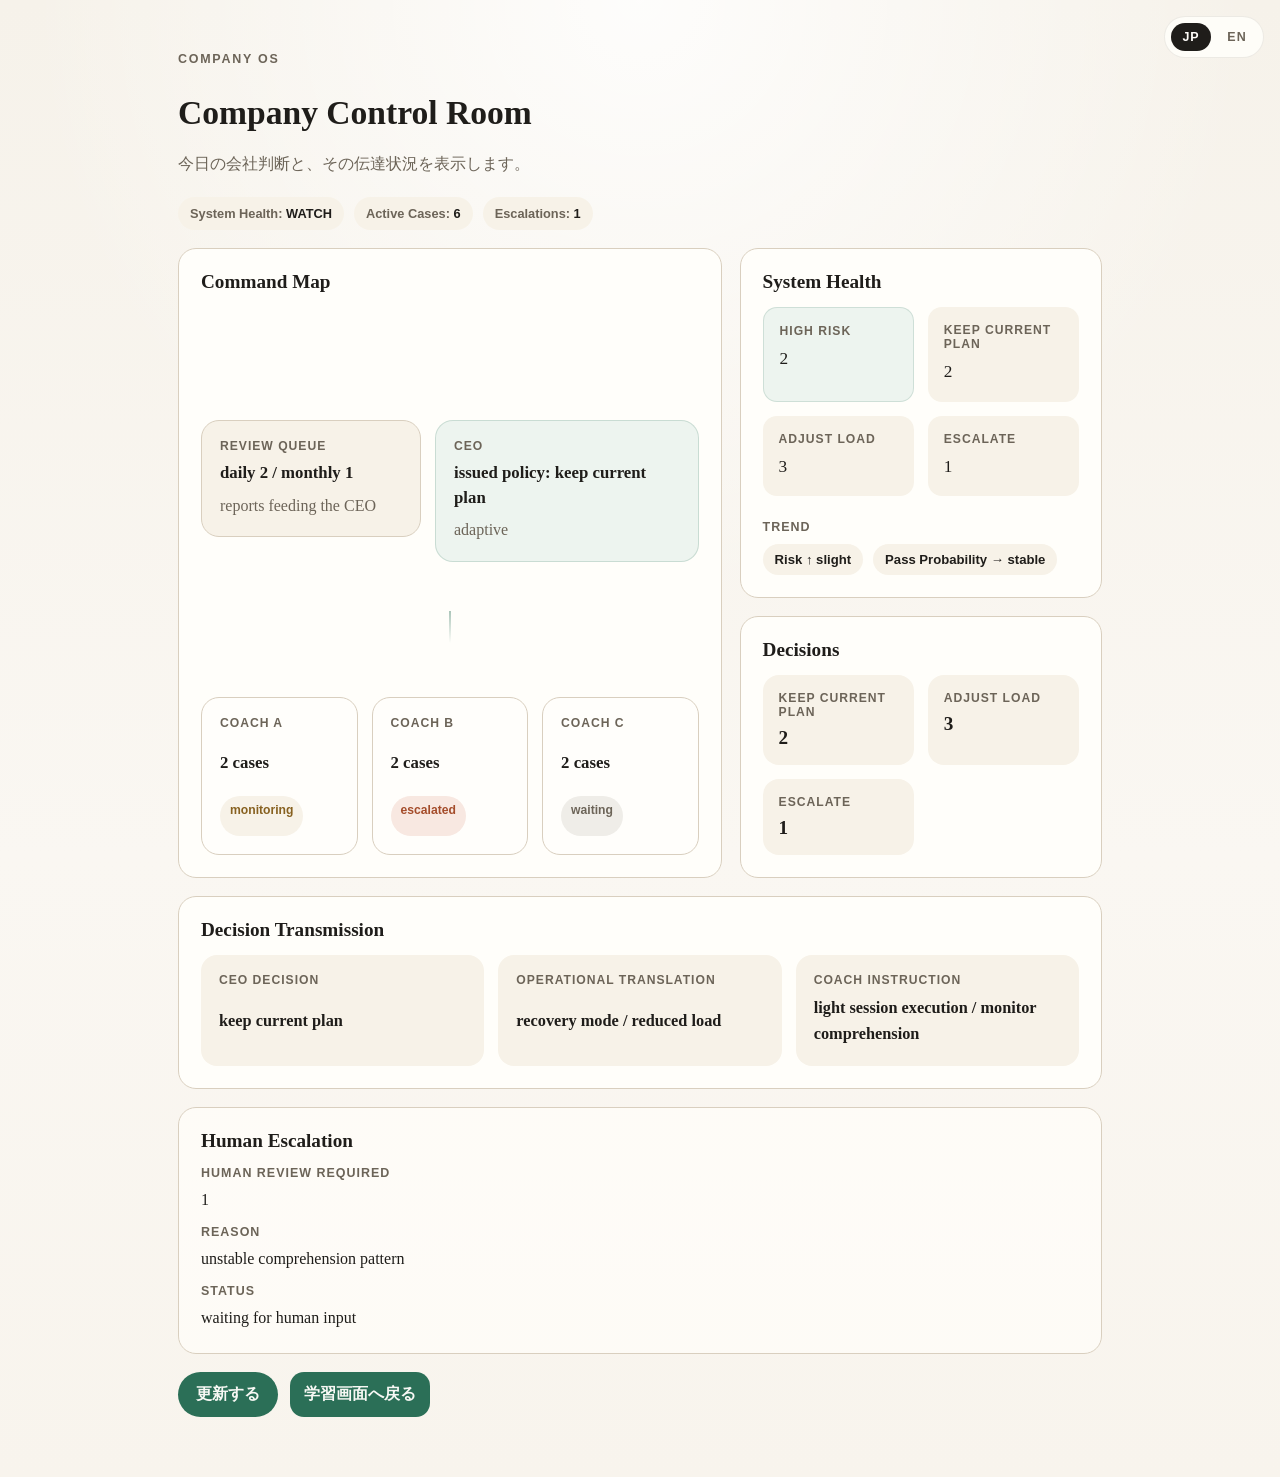
==== commit 7b3ab2de: "Refine company control room layout" ====
--- a/company-view.html
+++ b/company-view.html
@@ -9,147 +9,138 @@
   <body>
     <main class="page-shell page-shell--slide">
       <section class="slide-card company-view company-view--ops">
-        <p class="eyebrow">Behind the scenes</p>
+        <p class="eyebrow">Company OS</p>
         <h1 id="companyViewTitle" class="slide-title"></h1>
         <p id="companyViewIntro" class="company-view__intro"></p>
 
         <div id="companyStatus" class="status-message">読み込み中です...</div>
 
         <div id="companyOps" class="company-ops" hidden>
+          <div class="company-summary-strip">
+            <span class="company-summary-chip"><span id="companyHealthStatusLabel"></span>: <strong id="companyHealthStatusValue"></strong></span>
+            <span class="company-summary-chip"><span id="companyHealthActiveLabel"></span>: <strong id="companyHealthActiveValue"></strong></span>
+            <span class="company-summary-chip"><span id="companyHealthEscalationLabel"></span>: <strong id="companyHealthEscalationValue"></strong></span>
+          </div>
+
+          <div class="company-grid">
+            <section class="company-panel company-panel--wide company-panel--command">
+              <h2 id="companyCommandTitle" class="company-panel__title"></h2>
+              <div class="command-map">
+                <div class="command-map__top">
+                  <article class="command-node command-node--queue">
+                    <p class="command-node__label" id="companyQueueTitle"></p>
+                    <p class="command-node__value" id="companyQueueValue"></p>
+                    <p class="command-node__meta" id="companyQueueMeta"></p>
+                  </article>
+                  <article class="command-node command-node--ceo">
+                    <p class="command-node__label" id="companyLoopPolicyTitle"></p>
+                    <p class="command-node__value" id="companyLoopPolicyBody"></p>
+                    <p class="command-node__meta" id="companyLoopStatusValue"></p>
+                  </article>
+                </div>
+                <div class="command-map__spine"></div>
+                <div class="command-map__branches">
+                  <article class="command-node">
+                    <p class="command-node__label" id="coachALabel"></p>
+                    <p class="command-node__value" id="coachAValue"></p>
+                    <span class="command-node__badge" id="coachAStatus"></span>
+                  </article>
+                  <article class="command-node">
+                    <p class="command-node__label" id="coachBLabel"></p>
+                    <p class="command-node__value" id="coachBValue"></p>
+                    <span class="command-node__badge" id="coachBStatus"></span>
+                  </article>
+                  <article class="command-node">
+                    <p class="command-node__label" id="coachCLabel"></p>
+                    <p class="command-node__value" id="coachCValue"></p>
+                    <span class="command-node__badge" id="coachCStatus"></span>
+                  </article>
+                </div>
+              </div>
+            </section>
+
+            <div class="company-column">
+              <section class="company-panel company-panel--wide">
+                <h2 id="companyHealthTitle" class="company-panel__title"></h2>
+                <div class="company-overview">
+                  <article class="company-metric company-metric--health">
+                    <p class="company-metric__label" id="companyHealthRiskLabel"></p>
+                    <p class="company-metric__value" id="companyHealthRiskValue"></p>
+                  </article>
+                  <article class="company-metric">
+                    <p class="company-metric__label" id="companyDecisionKeepLabel"></p>
+                    <p class="company-metric__value" id="companyDecisionKeepValue"></p>
+                  </article>
+                  <article class="company-metric">
+                    <p class="company-metric__label" id="companyDecisionAdjustLabel"></p>
+                    <p class="company-metric__value" id="companyDecisionAdjustValue"></p>
+                  </article>
+                  <article class="company-metric">
+                    <p class="company-metric__label" id="companyDecisionEscalateLabel"></p>
+                    <p class="company-metric__value" id="companyDecisionEscalateValue"></p>
+                  </article>
+                </div>
+                <div class="company-trend">
+                  <p class="company-trend__label" id="companyHealthTrendLabel"></p>
+                  <div class="company-trend__list">
+                    <span id="companyTrendRisk"></span>
+                    <span id="companyTrendPass"></span>
+                  </div>
+                </div>
+              </section>
+
+              <section class="company-panel company-panel--wide">
+                <h2 id="companyDecisionsTitle" class="company-panel__title"></h2>
+                <div class="company-decisions">
+                  <article class="company-decision-pill">
+                    <p class="company-decision-pill__label" id="companyDecisionKeepSummaryLabel"></p>
+                    <p class="company-decision-pill__value" id="companyDecisionKeepSummaryValue"></p>
+                  </article>
+                  <article class="company-decision-pill">
+                    <p class="company-decision-pill__label" id="companyDecisionAdjustSummaryLabel"></p>
+                    <p class="company-decision-pill__value" id="companyDecisionAdjustSummaryValue"></p>
+                  </article>
+                  <article class="company-decision-pill">
+                    <p class="company-decision-pill__label" id="companyDecisionEscalateSummaryLabel"></p>
+                    <p class="company-decision-pill__value" id="companyDecisionEscalateSummaryValue"></p>
+                  </article>
+                </div>
+              </section>
+            </div>
+          </div>
+
           <section class="company-panel company-panel--wide">
-            <h2 id="companyLoopTitle" class="company-panel__title"></h2>
-            <div class="company-loop">
-              <div class="company-loop__node company-loop__node--ceo is-active">
-                <p class="company-loop__node-title">CEO</p>
-              </div>
-              <div class="company-loop__arrow company-loop__arrow--down">
-                <span id="companyLoopPolicyLabel"></span>
-              </div>
-              <div class="company-loop__node company-loop__node--coach">
-                <p class="company-loop__node-title">Coach A</p>
-              </div>
-              <div class="company-loop__arrow company-loop__arrow--down">
-                <span id="companyLoopExecutionLabel"></span>
-              </div>
-              <div class="company-loop__node company-loop__node--system">
-                <p class="company-loop__node-title">System</p>
-              </div>
-              <div class="company-loop__arrow company-loop__arrow--curve">
-                <span id="companyLoopEvaluationLabel"></span>
-              </div>
-              <div class="company-loop__return">
-                <span id="companyLoopRedecisionLabel"></span>
-              </div>
-            </div>
-            <div class="company-loop__status">
-              <span class="company-loop__status-label" id="companyLoopStatusLabel"></span>
-              <span class="company-loop__status-value" id="companyLoopStatusValue"></span>
-            </div>
-          </section>
-
-          <section class="company-panel company-panel--wide">
-            <h2 id="companyMissionTitle" class="company-panel__title"></h2>
-            <div class="company-mission">
-              <article class="company-metric">
-                <p class="company-metric__label" id="companyThemeLabel"></p>
-                <p class="company-metric__value" id="companyThemeValue"></p>
+            <h2 id="companyTransmissionTitle" class="company-panel__title"></h2>
+            <div class="company-transmission">
+              <article class="company-transmission__card">
+                <p class="company-transmission__label" id="companyTransmissionDecisionLabel"></p>
+                <p class="company-transmission__value" id="companyTransmissionDecisionValue"></p>
               </article>
-              <article class="company-metric">
-                <p class="company-metric__label" id="companyMissionModeLabel"></p>
-                <p class="company-metric__value" id="companyMissionModeValue"></p>
+              <article class="company-transmission__card">
+                <p class="company-transmission__label" id="companyTransmissionOpsLabel"></p>
+                <p class="company-transmission__value" id="companyTransmissionOpsValue"></p>
               </article>
-              <article class="company-metric">
-                <p class="company-metric__label" id="companyMissionReviewLabel"></p>
-                <p class="company-metric__value" id="companyMissionReviewValue"></p>
-              </article>
-              <article class="company-metric">
-                <p class="company-metric__label" id="companyMissionCaseLabel"></p>
-                <p class="company-metric__value" id="companyMissionCaseValue"></p>
+              <article class="company-transmission__card">
+                <p class="company-transmission__label" id="companyTransmissionInstructionLabel"></p>
+                <p class="company-transmission__value" id="companyTransmissionInstructionValue"></p>
               </article>
             </div>
           </section>
 
-          <div class="company-ops__grid">
-            <section class="company-panel">
-              <h2 id="companyFeedTitle" class="company-panel__title"></h2>
-              <div id="companyFeed" class="company-feed"></div>
-            </section>
-
-            <section class="company-panel">
-              <h2 id="companyDecisionBreakdownTitle" class="company-panel__title"></h2>
-              <div class="company-breakdown">
-                <div class="company-bar">
-                  <div class="company-bar__header">
-                    <span id="companyRiskBarLabel"></span>
-                    <span id="companyRiskBarValue"></span>
-                  </div>
-                  <div class="company-bar__track">
-                    <div id="companyRiskBarFill" class="company-bar__fill"></div>
-                  </div>
-                </div>
-
-                <div class="company-bar">
-                  <div class="company-bar__header">
-                    <span id="companyPassBarLabel"></span>
-                    <span id="companyPassBarValue"></span>
-                  </div>
-                  <div class="company-bar__track">
-                    <div id="companyPassBarFill" class="company-bar__fill company-bar__fill--pass"></div>
-                  </div>
-                </div>
-
-                <div class="company-bar">
-                  <div class="company-bar__header">
-                    <span id="companyLoadBarLabel"></span>
-                    <span id="companyLoadBarValue"></span>
-                  </div>
-                  <div class="company-bar__track">
-                    <div id="companyLoadBarFill" class="company-bar__fill company-bar__fill--load"></div>
-                  </div>
-                </div>
-
-                <dl class="company-panel__list">
-                  <div class="company-panel__row">
-                    <dt id="companyDecisionLabel"></dt>
-                    <dd id="companyDecisionValue"></dd>
-                  </div>
-                  <div class="company-panel__row">
-                    <dt id="companyReasonLabel"></dt>
-                    <dd id="companyReasonValue"></dd>
-                  </div>
-                  <div class="company-panel__row">
-                    <dt id="companyConclusionLabel"></dt>
-                    <dd id="companyConclusionValue"></dd>
-                  </div>
-                </dl>
-              </div>
-            </section>
-          </div>
-
-          <section class="company-panel company-panel--wide">
-            <h2 id="companyAdaptationTitle" class="company-panel__title"></h2>
+          <section class="company-panel company-panel--wide company-panel--subtle">
+            <h2 id="companyEscalationTitle" class="company-panel__title"></h2>
             <dl class="company-panel__list">
               <div class="company-panel__row">
-                <dt id="companyAdaptationReasonLabel"></dt>
-                <dd id="companyAdaptationReasonValue"></dd>
+                <dt id="companyEscalationCountLabel"></dt>
+                <dd id="companyEscalationCountValue"></dd>
               </div>
               <div class="company-panel__row">
-                <dt id="companyConclusionLabel"></dt>
-                <dd id="companyConclusionValue"></dd>
-              </div>
-            </dl>
-          </section>
-
-          <section class="company-panel company-panel--wide">
-            <h2 id="companyNextMoveTitle" class="company-panel__title"></h2>
-            <dl class="company-panel__list">
-              <div class="company-panel__row">
-                <dt id="companyNextActionLabel"></dt>
-                <dd id="companyNextActionValue"></dd>
+                <dt id="companyEscalationReasonLabel"></dt>
+                <dd id="companyEscalationReasonValue"></dd>
               </div>
               <div class="company-panel__row">
-                <dt id="companyNeedsReviewLabel"></dt>
-                <dd id="companyNeedsReviewValue"></dd>
+                <dt id="companyEscalationStatusLabel"></dt>
+                <dd id="companyEscalationStatusValue"></dd>
               </div>
             </dl>
           </section>
@@ -163,13 +154,58 @@
     </main>
 
     <script type="module">
-      import {
-        loadCompanyReview,
-        loadStudentState,
-        mountLanguageToggle,
-        t,
-        withLang,
-      } from "./session.js";
+      import { mountLanguageToggle, t, withLang } from "./session.js";
+
+      const SAMPLE_CASES = [
+        {
+          id: "A-102",
+          coach: "A",
+          risk: "high",
+          decision: "keep_current_plan",
+          queue: "daily",
+          escalation: false,
+        },
+        {
+          id: "B-087",
+          coach: "A",
+          risk: "medium",
+          decision: "reduce_load",
+          queue: "daily",
+          escalation: false,
+        },
+        {
+          id: "C-041",
+          coach: "B",
+          risk: "high",
+          decision: "human_review",
+          queue: "monthly",
+          escalation: true,
+        },
+        {
+          id: "D-019",
+          coach: "B",
+          risk: "low",
+          decision: "increase_load",
+          queue: "none",
+          escalation: false,
+        },
+        {
+          id: "E-008",
+          coach: "C",
+          risk: "medium",
+          decision: "switch_subject",
+          queue: "none",
+          escalation: false,
+        },
+        {
+          id: "F-116",
+          coach: "C",
+          risk: "low",
+          decision: "keep_current_plan",
+          queue: "none",
+          escalation: false,
+        },
+      ];
 
       mountLanguageToggle();
       document.documentElement.lang = new URLSearchParams(window.location.search).get("lang") || "ja";
@@ -179,106 +215,109 @@
 
       document.getElementById("companyViewTitle").textContent = t("companyViewTitle");
       document.getElementById("companyViewIntro").textContent = t("companyViewIntro");
-      document.getElementById("companyLoopTitle").textContent = t("companyLoopTitle");
-      document.getElementById("companyMissionTitle").textContent = t("companyMissionTitle");
-      document.getElementById("companyFeedTitle").textContent = t("companyFeedTitle");
-      document.getElementById("companyDecisionBreakdownTitle").textContent = t("companyDecisionBreakdownTitle");
-      document.getElementById("companyAdaptationTitle").textContent = t("companyAdaptationTitle");
-      document.getElementById("companyNextMoveTitle").textContent = t("companyNextMoveTitle");
-
-      document.getElementById("companyLoopPolicyLabel").textContent = t("companyLoopPolicy");
-      document.getElementById("companyLoopExecutionLabel").textContent = t("companyLoopExecution");
-      document.getElementById("companyLoopEvaluationLabel").textContent = t("companyLoopEvaluation");
-      document.getElementById("companyLoopRedecisionLabel").textContent = t("companyLoopRedecision");
-      document.getElementById("companyLoopStatusLabel").textContent = t("companyLoopStatus");
-
-      document.getElementById("companyThemeLabel").textContent = t("currentTheme");
-      document.getElementById("companyMissionModeLabel").textContent = t("companyMissionMode");
-      document.getElementById("companyMissionReviewLabel").textContent = t("companyMissionReview");
-      document.getElementById("companyMissionCaseLabel").textContent = t("companyMissionCase");
-
-      document.getElementById("companyRiskBarLabel").textContent = t("companyRiskBar");
-      document.getElementById("companyPassBarLabel").textContent = t("companyPassBar");
-      document.getElementById("companyLoadBarLabel").textContent = t("companyLoadBar");
-      document.getElementById("companyDecisionLabel").textContent = t("companyDecision");
-      document.getElementById("companyReasonLabel").textContent = t("companyReason");
-      document.getElementById("companyConclusionLabel").textContent = t("companyConclusion");
-      document.getElementById("companyAdaptationReasonLabel").textContent = t("companyAdaptationReason");
-      document.getElementById("companyNextActionLabel").textContent = t("companyNextAction");
-      document.getElementById("companyNeedsReviewLabel").textContent = t("companyNeedsReview");
+      document.getElementById("companyCommandTitle").textContent = t("companyCommandTitle");
+      document.getElementById("companyHealthTitle").textContent = t("companyHealthTitle");
+      document.getElementById("companyDecisionsTitle").textContent = t("companyDecisionsTitle");
+      document.getElementById("companyTransmissionTitle").textContent = t("companyTransmissionTitle");
+      document.getElementById("companyEscalationTitle").textContent = t("companyEscalationTitle");
+
+      document.getElementById("companyHealthStatusLabel").textContent = t("companyHealthStatus");
+      document.getElementById("companyHealthActiveLabel").textContent = t("companyHealthActive");
+      document.getElementById("companyHealthRiskLabel").textContent = t("companyHealthRisk");
+      document.getElementById("companyHealthEscalationLabel").textContent = t("companyHealthEscalations");
+      document.getElementById("companyHealthTrendLabel").textContent = t("companyHealthTrend");
+
+      document.getElementById("companyDecisionKeepLabel").textContent = t("companyDecisionKeep");
+      document.getElementById("companyDecisionAdjustLabel").textContent = t("companyDecisionAdjust");
+      document.getElementById("companyDecisionEscalateLabel").textContent = t("companyDecisionEscalate");
+
+      document.getElementById("companyDecisionKeepSummaryLabel").textContent = t("companyDecisionKeep");
+      document.getElementById("companyDecisionAdjustSummaryLabel").textContent = t("companyDecisionAdjust");
+      document.getElementById("companyDecisionEscalateSummaryLabel").textContent = t("companyDecisionEscalate");
+
+      document.getElementById("companyQueueTitle").textContent = t("companyQueueTitle");
+      document.getElementById("companyLoopPolicyTitle").textContent = t("companyLoopPolicyTitle");
+      document.getElementById("coachALabel").textContent = t("companyCoachALabel");
+      document.getElementById("coachBLabel").textContent = t("companyCoachBLabel");
+      document.getElementById("coachCLabel").textContent = t("companyCoachCLabel");
+
+      document.getElementById("companyTransmissionDecisionLabel").textContent = t("companyTransmissionDecision");
+      document.getElementById("companyTransmissionOpsLabel").textContent = t("companyTransmissionOps");
+      document.getElementById("companyTransmissionInstructionLabel").textContent = t("companyTransmissionInstruction");
+
+      document.getElementById("companyEscalationCountLabel").textContent = t("companyEscalationCount");
+      document.getElementById("companyEscalationReasonLabel").textContent = t("companyEscalationReason");
+      document.getElementById("companyEscalationStatusLabel").textContent = t("companyEscalationStatus");
 
       document.getElementById("companyRefresh").textContent = t("companyRefresh");
       document.getElementById("companyBack").textContent = t("companyBack");
       document.getElementById("companyBack").href = withLang("./start.html");
 
-      function formatDecision(value) {
-        if (!value) return "—";
-        return String(value).replaceAll("_", " ");
+      function deriveCompanyOverview(sampleCases) {
+        const activeCases = sampleCases.length;
+        const highRisk = sampleCases.filter((item) => item.risk === "high").length;
+        const escalations = sampleCases.filter((item) => item.escalation || item.decision === "human_review").length;
+        const keepCount = sampleCases.filter((item) => item.decision === "keep_current_plan" || item.decision === "stay_course").length;
+        const adjustCount = sampleCases.filter((item) => ["reduce_load", "increase_load", "switch_subject"].includes(item.decision)).length;
+        const escalateCount = sampleCases.filter((item) => item.decision === "human_review").length;
+        const healthStatus = escalations > 0 || highRisk >= 2 ? "WATCH" : "STABLE";
+        const queueDaily = sampleCases.filter((item) => item.queue === "daily").length;
+        const queueMonthly = sampleCases.filter((item) => item.queue === "monthly").length;
+        const coaches = ["A", "B", "C"].map((coach) => {
+          const coachCases = sampleCases.filter((item) => item.coach === coach);
+          const escalated = coachCases.some((item) => item.escalation);
+          const highLoad = coachCases.some((item) => item.risk === "high");
+          let statusKey = "companyCoachApplied";
+          if (escalated) statusKey = "companyCoachEscalated";
+          else if (highLoad) statusKey = "companyCoachMonitoring";
+          else if (coach === "C") statusKey = "companyCoachWaiting";
+          return {
+            coach,
+            count: coachCases.length,
+            statusKey,
+          };
+        });
+        return { activeCases, highRisk, escalations, keepCount, adjustCount, escalateCount, healthStatus, queueDaily, queueMonthly, coaches };
       }
 
-      function riskPercent(riskLevel) {
-        if (riskLevel === "high") return 84;
-        if (riskLevel === "medium") return 56;
-        return 28;
-      }
-
-      function loadPercent(questionCount) {
-        if (!questionCount) return 25;
-        return Math.min(100, Math.max(20, questionCount * 22));
-      }
-
-      function feedEntries(studentState, companyReview, dailyQuota) {
-        return [
-          { time: "09:02", actor: t("companyFeedQueue"), body: `${formatDecision(companyReview.review_type)} triggered` },
-          { time: "09:03", actor: t("companyFeedSystem"), body: `${t("companyRiskBar")}: ${studentState.riskLevel || t("companyRiskMedium")} / ${t("companyPassBar")}: ${studentState.passProbability}%` },
-          { time: "09:04", actor: t("companyFeedCeo"), body: `${formatDecision(companyReview.decision)} issued` },
-          { time: "09:05", actor: t("companyFeedCoach"), body: `${studentState.currentSubject} / ${dailyQuota?.questionCount || 2}Q session executing` },
-        ];
-      }
-
-      function renderFeed(entries) {
-        const feedEl = document.getElementById("companyFeed");
-        feedEl.innerHTML = entries
-          .map(
-            (entry) => `
-              <article class="company-feed__item">
-                <p class="company-feed__time">${entry.time}</p>
-                <div class="company-feed__content">
-                  <p class="company-feed__actor">${entry.actor}</p>
-                  <p class="company-feed__body">${entry.body}</p>
-                </div>
-              </article>
-            `,
-          )
-          .join("");
-      }
-
-      function renderView(studentState, companyReview, dailyQuota) {
-        document.getElementById("companyThemeValue").textContent = studentState.currentSubject || "—";
-        document.getElementById("companyMissionModeValue").textContent = dailyQuota?.sessionMode || "—";
-        document.getElementById("companyMissionReviewValue").textContent = formatDecision(companyReview.review_type);
-        document.getElementById("companyMissionCaseValue").textContent = studentState.currentMilestone || "—";
-        document.getElementById("companyLoopStatusValue").textContent =
-          companyReview.review_needed ? t("companyImproving") : t("companyStableLoop");
-
-        document.getElementById("companyRiskBarValue").textContent = studentState.riskLevel || "—";
-        document.getElementById("companyRiskBarFill").style.width = `${riskPercent(studentState.riskLevel)}%`;
-        document.getElementById("companyPassBarValue").textContent =
-          studentState.passProbability != null ? `${studentState.passProbability}%` : "—";
-        document.getElementById("companyPassBarFill").style.width = `${studentState.passProbability || 0}%`;
-        document.getElementById("companyLoadBarValue").textContent = `${dailyQuota?.questionCount || 0}Q`;
-        document.getElementById("companyLoadBarFill").style.width = `${loadPercent(dailyQuota?.questionCount)}%`;
-
-        document.getElementById("companyDecisionValue").textContent = formatDecision(companyReview.decision);
-        document.getElementById("companyReasonValue").textContent = companyReview.decision_reason || "—";
-        document.getElementById("companyConclusionValue").textContent =
-          `${formatDecision(companyReview.decision)} / ${formatDecision(companyReview.review_type)}`;
-        document.getElementById("companyAdaptationReasonValue").textContent =
-          `${t("companyRiskBar")}: ${studentState.riskLevel || "—"} / ${t("companyPassBar")}: ${studentState.passProbability || 0}% / ${t("companyLoadBar")}: ${dailyQuota?.questionCount || 0}Q`;
-        document.getElementById("companyNextActionValue").textContent = companyReview.updated_next_action || "—";
-        document.getElementById("companyNeedsReviewValue").textContent = companyReview.review_needed ? t("companyYes") : t("companyNo");
-
-        renderFeed(feedEntries(studentState, companyReview, dailyQuota));
+      function renderView(sampleCases) {
+        const overview = deriveCompanyOverview(sampleCases);
+
+        document.getElementById("companyHealthStatusValue").textContent = overview.healthStatus;
+        document.getElementById("companyHealthActiveValue").textContent = String(overview.activeCases);
+        document.getElementById("companyHealthRiskValue").textContent = String(overview.highRisk);
+        document.getElementById("companyHealthEscalationValue").textContent = String(overview.escalations);
+        document.getElementById("companyTrendRisk").textContent = t("companyTrendRiskUp");
+        document.getElementById("companyTrendPass").textContent = t("companyTrendPassStable");
+
+        document.getElementById("companyDecisionKeepValue").textContent = String(overview.keepCount);
+        document.getElementById("companyDecisionAdjustValue").textContent = String(overview.adjustCount);
+        document.getElementById("companyDecisionEscalateValue").textContent = String(overview.escalateCount);
+        document.getElementById("companyDecisionKeepSummaryValue").textContent = String(overview.keepCount);
+        document.getElementById("companyDecisionAdjustSummaryValue").textContent = String(overview.adjustCount);
+        document.getElementById("companyDecisionEscalateSummaryValue").textContent = String(overview.escalateCount);
+
+        document.getElementById("companyQueueValue").textContent = t("companyQueueValue", overview.queueDaily, overview.queueMonthly);
+        document.getElementById("companyQueueMeta").textContent = t("companyQueueMeta");
+        document.getElementById("companyLoopPolicyBody").textContent = t("companyFlowKeep");
+        document.getElementById("companyLoopStatusValue").textContent = overview.escalations > 0 ? t("companyImproving") : t("companyStableLoop");
+
+        overview.coaches.forEach((coach) => {
+          document.getElementById(`coach${coach.coach}Value`).textContent = t("companyCoachCases", coach.count);
+          const badge = document.getElementById(`coach${coach.coach}Status`);
+          badge.textContent = t(coach.statusKey);
+          badge.dataset.state = coach.statusKey;
+        });
+
+        document.getElementById("companyTransmissionDecisionValue").textContent = t("companyTransmissionDecisionValue");
+        document.getElementById("companyTransmissionOpsValue").textContent = t("companyTransmissionOpsValue");
+        document.getElementById("companyTransmissionInstructionValue").textContent = t("companyTransmissionInstructionValue");
+
+        document.getElementById("companyEscalationCountValue").textContent = String(overview.escalations);
+        document.getElementById("companyEscalationReasonValue").textContent =
+          overview.escalations > 0 ? t("companyEscalationReasonValue") : t("companyFlowNoEscalation");
+        document.getElementById("companyEscalationStatusValue").textContent =
+          overview.escalations > 0 ? t("companyEscalationWaiting") : t("companyFlowNoEscalation");
 
         statusEl.hidden = true;
         opsEl.hidden = false;
@@ -291,9 +330,7 @@
         statusEl.textContent = t("loading");
 
         try {
-          const { studentState, signals, dailyQuota } = await loadStudentState();
-          const companyReview = await loadCompanyReview(studentState, signals, dailyQuota);
-          renderView(studentState, companyReview, dailyQuota);
+          renderView(SAMPLE_CASES);
         } catch (error) {
           statusEl.hidden = false;
           statusEl.dataset.state = "error";
--- a/styles.css
+++ b/styles.css
@@ -757,97 +757,212 @@
   gap: 18px;
 }
 
-.company-loop {
-  display: grid;
-  justify-items: center;
+.company-summary-strip {
+  display: flex;
   gap: 10px;
-  padding: 10px 0 2px;
-}
-
-.company-loop__node {
-  min-width: 180px;
-  padding: 16px 18px;
+  flex-wrap: wrap;
+}
+
+.company-summary-chip {
+  padding: 9px 12px;
+  border-radius: 999px;
+  background: #f7f2e8;
+  color: var(--muted);
+  font-family: "Helvetica Neue", Arial, sans-serif;
+  font-size: 0.8rem;
+  font-weight: 700;
+}
+
+.company-summary-chip strong {
+  color: var(--ink);
+}
+
+.company-grid {
+  display: grid;
+  grid-template-columns: minmax(0, 1.5fr) minmax(280px, 1fr);
+  gap: 18px;
+  align-items: start;
+}
+
+.company-column {
+  display: grid;
+  gap: 18px;
+}
+
+.company-overview,
+.company-decisions {
+  display: grid;
+  grid-template-columns: repeat(2, minmax(0, 1fr));
+  gap: 14px;
+}
+
+.company-trend {
+  display: grid;
+  gap: 10px;
+  padding-top: 10px;
+}
+
+.company-trend__label {
+  margin: 0;
+  color: var(--muted);
+  font-family: "Helvetica Neue", Arial, sans-serif;
+  font-size: 0.78rem;
+  font-weight: 700;
+  letter-spacing: 0.08em;
+  text-transform: uppercase;
+}
+
+.company-trend__list {
+  display: flex;
+  gap: 10px;
+  flex-wrap: wrap;
+}
+
+.company-trend__list span {
+  padding: 8px 12px;
+  border-radius: 999px;
+  background: #f7f2e8;
+  font-family: "Helvetica Neue", Arial, sans-serif;
+  font-size: 0.82rem;
+  font-weight: 700;
+}
+
+.command-map {
+  display: grid;
+  gap: 16px;
+}
+
+.command-map__top {
+  display: grid;
+  grid-template-columns: minmax(220px, 0.8fr) minmax(0, 1fr);
+  gap: 14px;
+  align-items: start;
+}
+
+.command-map__spine {
+  width: 2px;
+  height: 32px;
+  margin: -4px auto 0;
+  background: linear-gradient(180deg, rgba(43, 111, 87, 0.4), rgba(43, 111, 87, 0));
+}
+
+.command-map__branches {
+  display: grid;
+  grid-template-columns: repeat(3, minmax(0, 1fr));
+  gap: 14px;
+}
+
+.command-node {
+  padding: 18px;
   border-radius: 18px;
   border: 1px solid var(--line);
   background: #fffefb;
-  text-align: center;
-}
-
-.company-loop__node.is-active {
+  display: grid;
+  gap: 8px;
+}
+
+.command-node--ceo {
   background: #edf4ef;
-  border-color: rgba(43, 111, 87, 0.28);
-}
-
-.company-loop__node-title {
-  margin: 0;
-  font-weight: 700;
-  line-height: 1.4;
-}
-
-.company-loop__arrow,
-.company-loop__return {
-  color: var(--muted);
-  font-family: "Helvetica Neue", Arial, sans-serif;
-  font-size: 0.8rem;
-  font-weight: 700;
-  letter-spacing: 0.06em;
-  text-transform: uppercase;
-}
-
-.company-loop__arrow--down::before {
-  content: "↓";
-  display: block;
-  font-size: 1.1rem;
-  line-height: 1;
-  margin-bottom: 6px;
-  color: var(--ink);
-}
-
-.company-loop__arrow--curve::before {
-  content: "↘";
-  display: block;
-  font-size: 1.1rem;
-  line-height: 1;
-  margin-bottom: 6px;
-  color: var(--ink);
-}
-
-.company-loop__return::before {
-  content: "↺";
-  display: block;
-  font-size: 1.1rem;
-  line-height: 1;
-  margin-bottom: 6px;
-  color: var(--ink);
-}
-
-.company-loop__status {
-  display: inline-flex;
-  gap: 10px;
-  align-items: center;
-  margin-top: 6px;
-  padding: 10px 14px;
-  border-radius: 999px;
+  border-color: rgba(43, 111, 87, 0.18);
+}
+
+.command-node--queue {
   background: #f7f2e8;
 }
 
-.company-loop__status-label {
-  color: var(--muted);
-  font-family: "Helvetica Neue", Arial, sans-serif;
-  font-size: 0.78rem;
+.command-node__label,
+.command-node__value,
+.command-node__meta {
+  margin: 0;
+}
+
+.command-node__label {
+  color: var(--muted);
+  font-family: "Helvetica Neue", Arial, sans-serif;
+  font-size: 0.76rem;
   font-weight: 700;
   letter-spacing: 0.08em;
   text-transform: uppercase;
 }
 
-.company-loop__status-value {
-  font-weight: 700;
-}
-
-.company-ops__grid {
-  display: grid;
-  grid-template-columns: repeat(2, minmax(0, 1fr));
-  gap: 18px;
+.command-node__value {
+  font-size: 1.05rem;
+  font-weight: 700;
+  line-height: 1.45;
+}
+
+.command-node__meta {
+  color: var(--muted);
+  line-height: 1.55;
+}
+
+.command-node__badge {
+  justify-self: start;
+  padding: 7px 10px;
+  border-radius: 999px;
+  background: #f3efe6;
+  color: var(--muted);
+  font-family: "Helvetica Neue", Arial, sans-serif;
+  font-size: 0.76rem;
+  font-weight: 700;
+}
+
+.command-node__badge[data-state="companyCoachApplied"] {
+  background: #e7f3eb;
+  color: var(--accent);
+}
+
+.command-node__badge[data-state="companyCoachMonitoring"] {
+  background: #f7f2e8;
+  color: #876120;
+}
+
+.command-node__badge[data-state="companyCoachWaiting"] {
+  background: #efede8;
+  color: var(--muted);
+}
+
+.command-node__badge[data-state="companyCoachEscalated"] {
+  background: #f8e8e1;
+  color: var(--warning);
+}
+
+.company-panel--command {
+  min-height: 100%;
+}
+
+.company-transmission {
+  display: grid;
+  grid-template-columns: repeat(3, minmax(0, 1fr));
+  gap: 14px;
+}
+
+.company-transmission__card {
+  padding: 18px;
+  border-radius: 16px;
+  background: #f7f2e8;
+  display: grid;
+  gap: 8px;
+}
+
+.company-transmission__label,
+.company-transmission__value {
+  margin: 0;
+}
+
+.company-transmission__label {
+  color: var(--muted);
+  font-family: "Helvetica Neue", Arial, sans-serif;
+  font-size: 0.76rem;
+  font-weight: 700;
+  letter-spacing: 0.08em;
+  text-transform: uppercase;
+}
+
+.company-transmission__value {
+  font-size: 1.02rem;
+  line-height: 1.6;
+  font-weight: 700;
 }
 
 .company-panel {
@@ -863,6 +978,10 @@
   width: 100%;
 }
 
+.company-panel--subtle {
+  background: rgba(255, 254, 250, 0.72);
+}
+
 .company-panel__title {
   margin: 0;
   font-size: 1.2rem;
@@ -900,18 +1019,17 @@
   flex-wrap: wrap;
 }
 
-.company-mission {
-  display: grid;
-  grid-template-columns: repeat(4, minmax(0, 1fr));
-  gap: 14px;
-}
-
 .company-metric {
   padding: 16px;
   border-radius: 14px;
   background: #f7f2e8;
 }
 
+.company-metric--health {
+  background: #edf4ef;
+  border: 1px solid rgba(43, 111, 87, 0.16);
+}
+
 .company-metric__label {
   margin: 0 0 8px;
   color: var(--muted);
@@ -928,94 +1046,38 @@
   line-height: 1.55;
 }
 
-.company-feed {
-  display: grid;
-  gap: 12px;
-}
-
-.company-feed__item {
-  display: grid;
-  grid-template-columns: auto 1fr;
-  gap: 12px;
-  align-items: start;
-  padding: 14px 0;
-  border-bottom: 1px solid rgba(217, 207, 191, 0.75);
-}
-
-.company-feed__item:last-child {
-  border-bottom: none;
-  padding-bottom: 0;
-}
-
-.company-feed__time {
-  margin: 0;
-  color: var(--muted);
-  font-family: "Helvetica Neue", Arial, sans-serif;
-  font-size: 0.78rem;
-  font-weight: 700;
-  letter-spacing: 0.06em;
-}
-
-.company-feed__content {
-  display: grid;
-  gap: 4px;
-}
-
-.company-feed__actor,
-.company-feed__body {
-  margin: 0;
-  line-height: 1.6;
-}
-
-.company-feed__actor {
-  font-weight: 700;
-}
-
-.company-breakdown {
-  display: grid;
-  gap: 16px;
-}
-
-.company-bar {
-  display: grid;
-  gap: 8px;
-}
-
-.company-bar__header {
-  display: flex;
-  justify-content: space-between;
-  gap: 12px;
-  color: var(--muted);
-  font-family: "Helvetica Neue", Arial, sans-serif;
-  font-size: 0.82rem;
-  font-weight: 700;
-}
-
-.company-bar__track {
-  width: 100%;
-  height: 10px;
-  border-radius: 999px;
-  background: #eee6d9;
-  overflow: hidden;
-}
-
-.company-bar__fill {
-  height: 100%;
-  border-radius: 999px;
-  background: linear-gradient(90deg, #d06b49 0%, #c24f38 100%);
-}
-
-.company-bar__fill--pass {
-  background: linear-gradient(90deg, #4f9e76 0%, #2b6f57 100%);
-}
-
-.company-bar__fill--load {
-  background: linear-gradient(90deg, #7b6fe0 0%, #5750b5 100%);
+.company-decision-pill {
+  padding: 16px;
+  border-radius: 16px;
+  background: #f7f2e8;
+}
+
+.company-decision-pill__label,
+.company-decision-pill__value {
+  margin: 0;
+}
+
+.company-decision-pill__label {
+  color: var(--muted);
+  font-family: "Helvetica Neue", Arial, sans-serif;
+  font-size: 0.76rem;
+  font-weight: 700;
+  letter-spacing: 0.08em;
+}
+
+.company-decision-pill__value {
+  margin-top: 8px;
+  font-size: 1.2rem;
+  font-weight: 700;
 }
 
 @media (max-width: 760px) {
-  .company-ops__grid,
-  .company-mission {
+  .company-grid,
+  .command-map__top,
+  .company-overview,
+  .company-decisions,
+  .command-map__branches,
+  .company-transmission {
     grid-template-columns: 1fr;
   }
 }
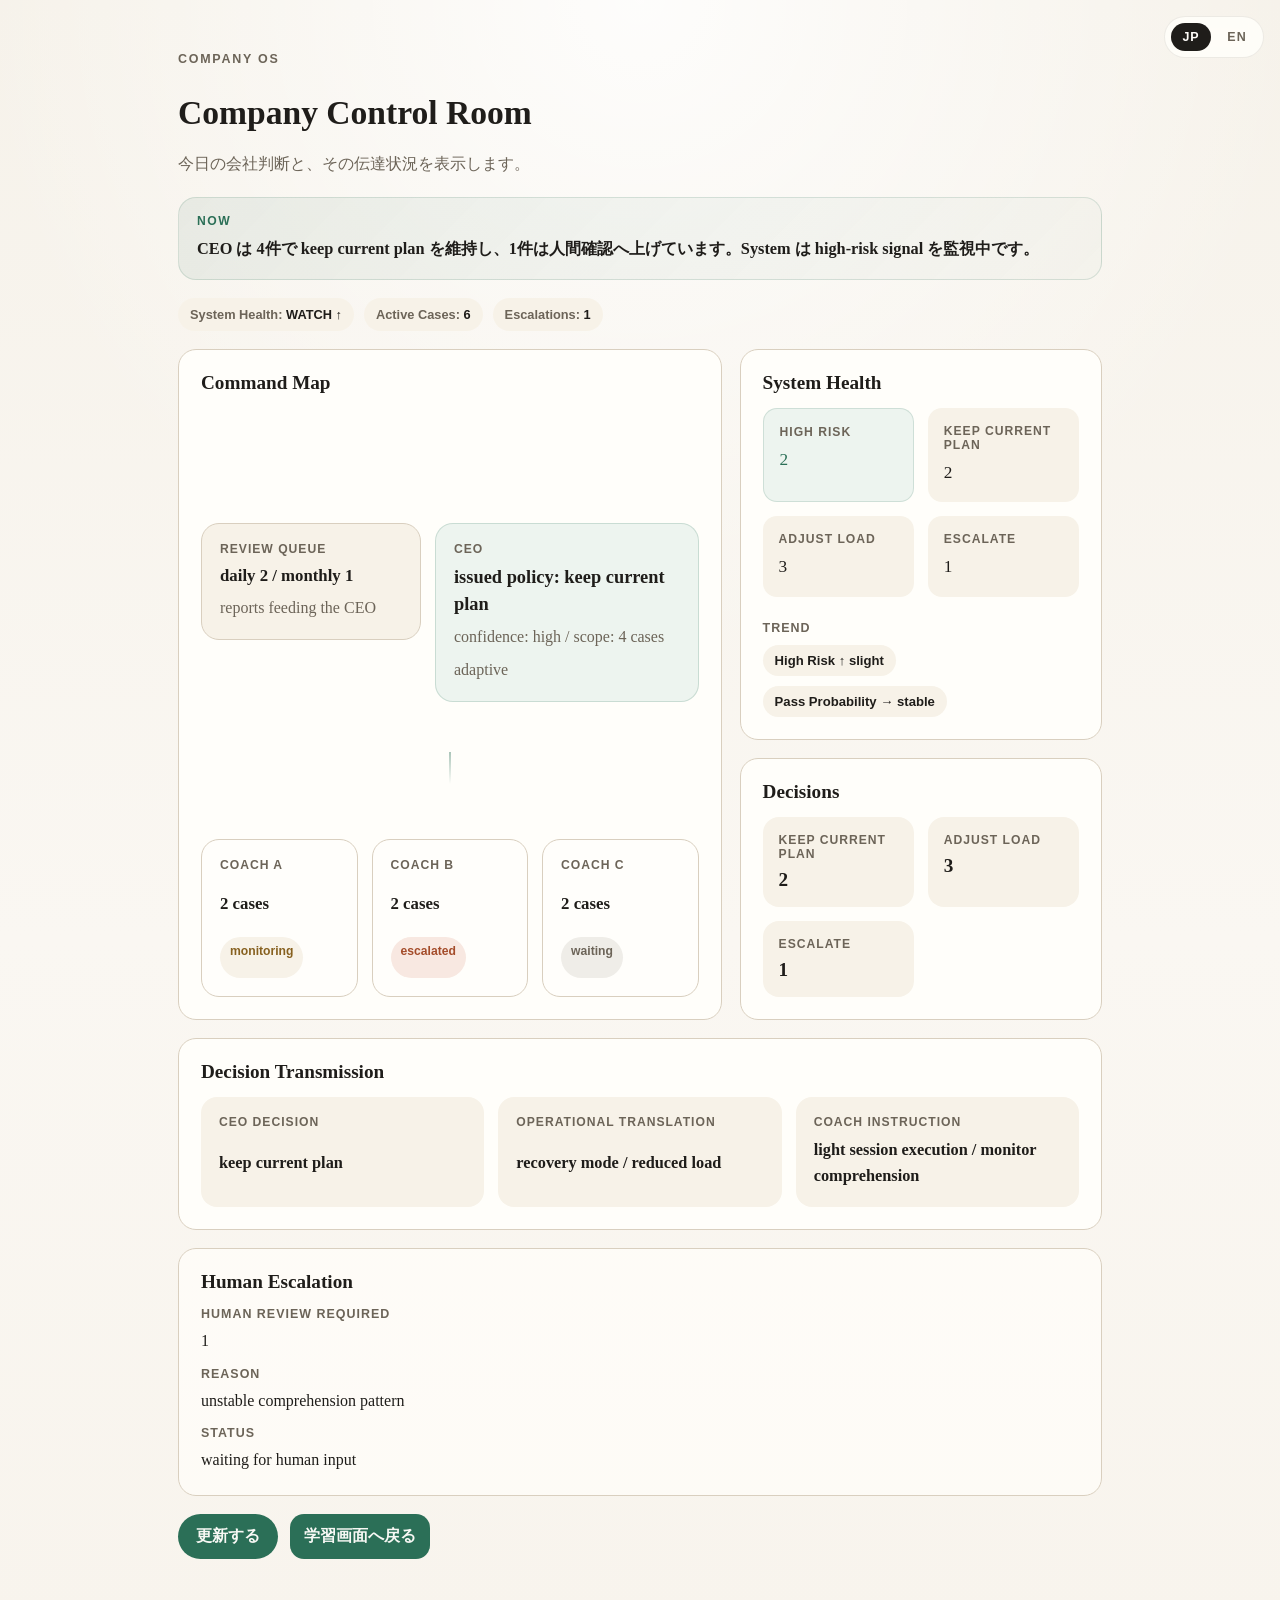
==== commit fc838308: "Add live control room cues" ====
--- a/company-view.html
+++ b/company-view.html
@@ -12,6 +12,10 @@
         <p class="eyebrow">Company OS</p>
         <h1 id="companyViewTitle" class="slide-title"></h1>
         <p id="companyViewIntro" class="company-view__intro"></p>
+        <div class="company-now">
+          <p class="company-now__label" id="companyNowLabel"></p>
+          <p class="company-now__body" id="companyNowLine"></p>
+        </div>
 
         <div id="companyStatus" class="status-message">読み込み中です...</div>
 
@@ -35,6 +39,7 @@
                   <article class="command-node command-node--ceo">
                     <p class="command-node__label" id="companyLoopPolicyTitle"></p>
                     <p class="command-node__value" id="companyLoopPolicyBody"></p>
+                    <p class="command-node__meta" id="companyLoopPolicyMeta"></p>
                     <p class="command-node__meta" id="companyLoopStatusValue"></p>
                   </article>
                 </div>
@@ -215,6 +220,8 @@
 
       document.getElementById("companyViewTitle").textContent = t("companyViewTitle");
       document.getElementById("companyViewIntro").textContent = t("companyViewIntro");
+      document.getElementById("companyNowLabel").textContent = t("companyNowLabel");
+      document.getElementById("companyNowLine").textContent = t("companyNowLine");
       document.getElementById("companyCommandTitle").textContent = t("companyCommandTitle");
       document.getElementById("companyHealthTitle").textContent = t("companyHealthTitle");
       document.getElementById("companyDecisionsTitle").textContent = t("companyDecisionsTitle");
@@ -237,6 +244,7 @@
 
       document.getElementById("companyQueueTitle").textContent = t("companyQueueTitle");
       document.getElementById("companyLoopPolicyTitle").textContent = t("companyLoopPolicyTitle");
+      document.getElementById("companyLoopPolicyMeta").textContent = t("companyLoopPolicyMeta");
       document.getElementById("coachALabel").textContent = t("companyCoachALabel");
       document.getElementById("coachBLabel").textContent = t("companyCoachBLabel");
       document.getElementById("coachCLabel").textContent = t("companyCoachCLabel");
@@ -283,7 +291,8 @@
       function renderView(sampleCases) {
         const overview = deriveCompanyOverview(sampleCases);
 
-        document.getElementById("companyHealthStatusValue").textContent = overview.healthStatus;
+        document.getElementById("companyHealthStatusValue").textContent =
+          overview.healthStatus === "WATCH" ? t("companyHealthWatch") : t("companyHealthStable");
         document.getElementById("companyHealthActiveValue").textContent = String(overview.activeCases);
         document.getElementById("companyHealthRiskValue").textContent = String(overview.highRisk);
         document.getElementById("companyHealthEscalationValue").textContent = String(overview.escalations);
--- a/styles.css
+++ b/styles.css
@@ -752,6 +752,35 @@
   max-width: 60ch;
 }
 
+.company-now {
+  display: grid;
+  gap: 8px;
+  padding: 16px 18px;
+  border-radius: 18px;
+  background: linear-gradient(135deg, rgba(43, 111, 87, 0.08), rgba(43, 111, 87, 0.02));
+  border: 1px solid rgba(43, 111, 87, 0.16);
+}
+
+.company-now__label,
+.company-now__body {
+  margin: 0;
+}
+
+.company-now__label {
+  color: var(--accent);
+  font-family: "Helvetica Neue", Arial, sans-serif;
+  font-size: 0.76rem;
+  font-weight: 800;
+  letter-spacing: 0.12em;
+  text-transform: uppercase;
+}
+
+.company-now__body {
+  font-size: 1.02rem;
+  line-height: 1.65;
+  font-weight: 700;
+}
+
 .company-ops {
   display: grid;
   gap: 18px;
@@ -896,6 +925,10 @@
   line-height: 1.55;
 }
 
+.command-node--ceo .command-node__value {
+  font-size: 1.15rem;
+}
+
 .command-node__badge {
   justify-self: start;
   padding: 7px 10px;
@@ -1028,6 +1061,10 @@
 .company-metric--health {
   background: #edf4ef;
   border: 1px solid rgba(43, 111, 87, 0.16);
+}
+
+.company-metric--health .company-metric__value {
+  color: var(--accent);
 }
 
 .company-metric__label {
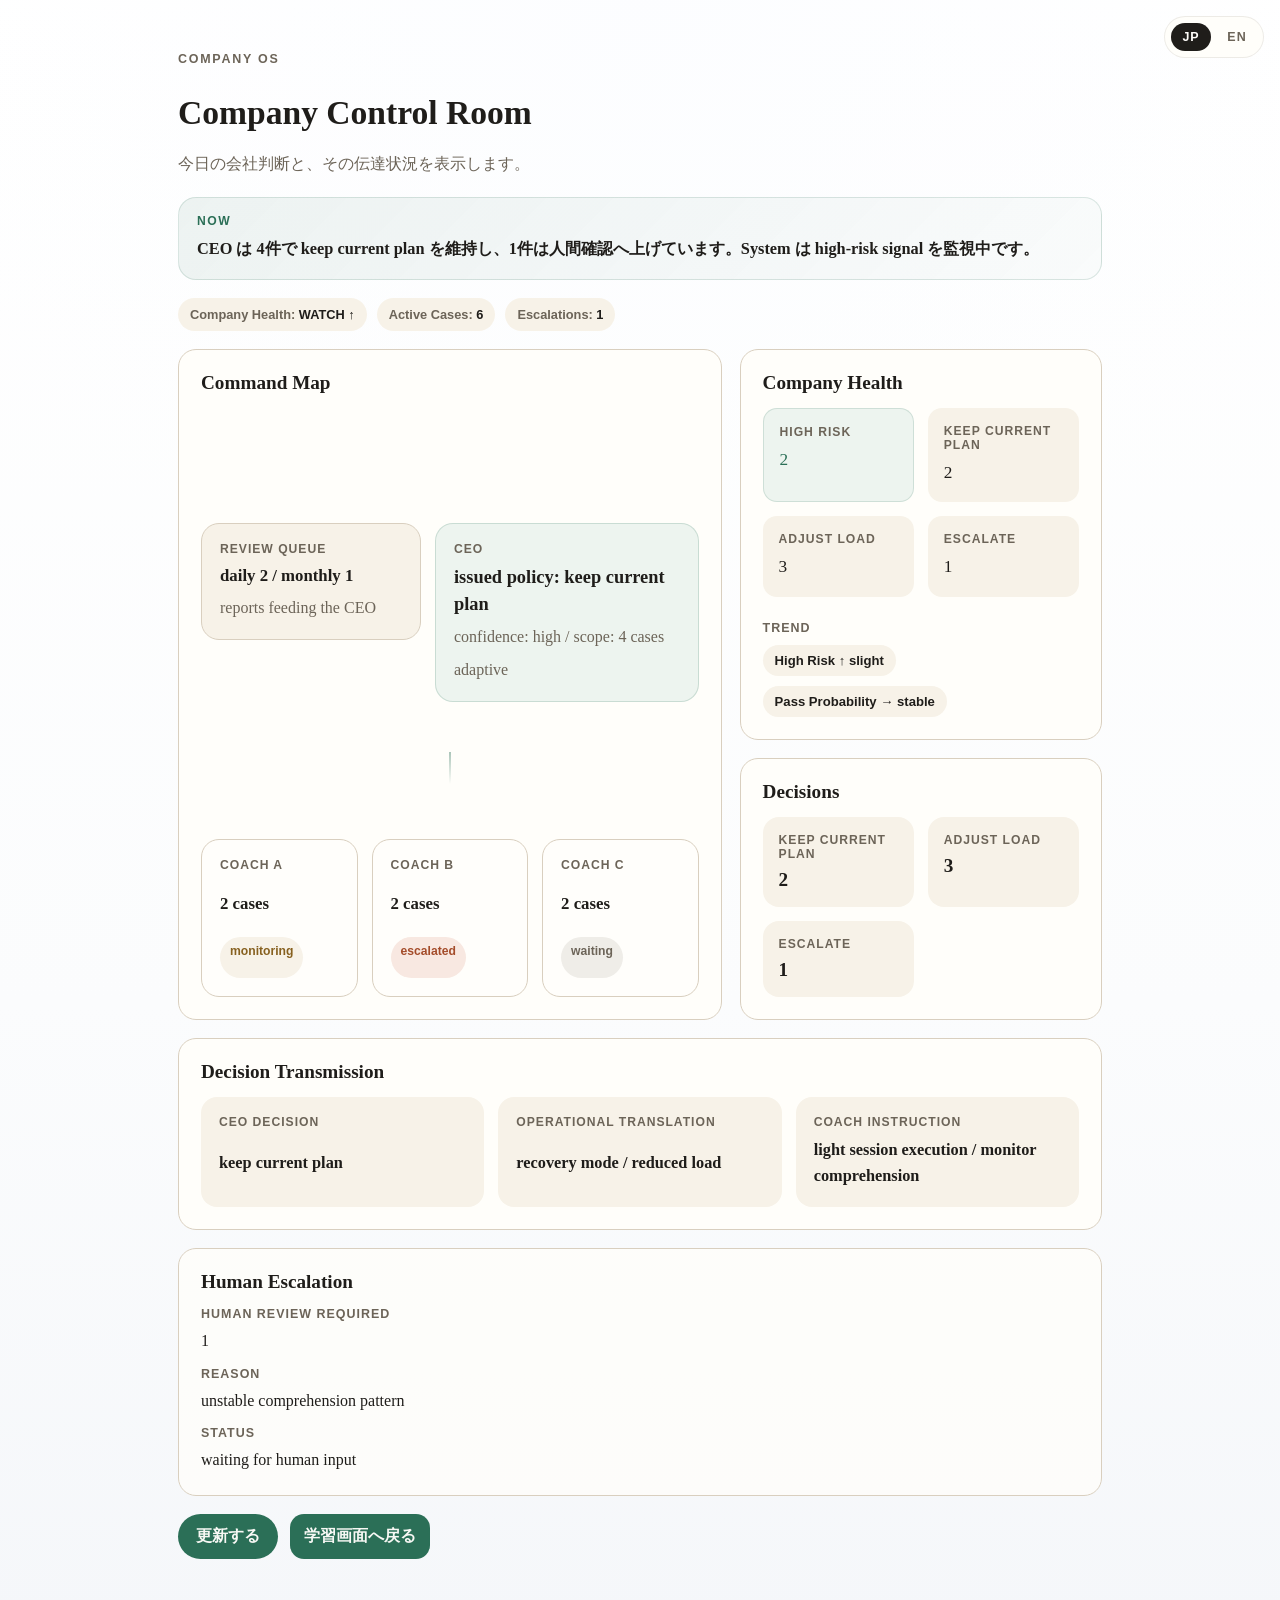
==== commit 4035b11b: "Polish company control room copy" ====
--- a/company-view.html
+++ b/company-view.html
@@ -6,7 +6,7 @@
     <title>Company View</title>
     <link rel="stylesheet" href="./styles.css" />
   </head>
-  <body>
+  <body class="body--company">
     <main class="page-shell page-shell--slide">
       <section class="slide-card company-view company-view--ops">
         <p class="eyebrow">Company OS</p>
--- a/styles.css
+++ b/styles.css
@@ -28,6 +28,12 @@
     linear-gradient(180deg, #f6f2ea 0%, var(--bg) 58%, #f8f4ed 100%);
   color: var(--ink);
   font-family: Georgia, "Times New Roman", serif;
+}
+
+body.body--company {
+  background:
+    radial-gradient(circle at top, rgba(252, 253, 255, 0.96), transparent 42%),
+    linear-gradient(180deg, #ffffff 0%, #fbfcfd 62%, #f5f7fa 100%);
 }
 
 .page-shell {
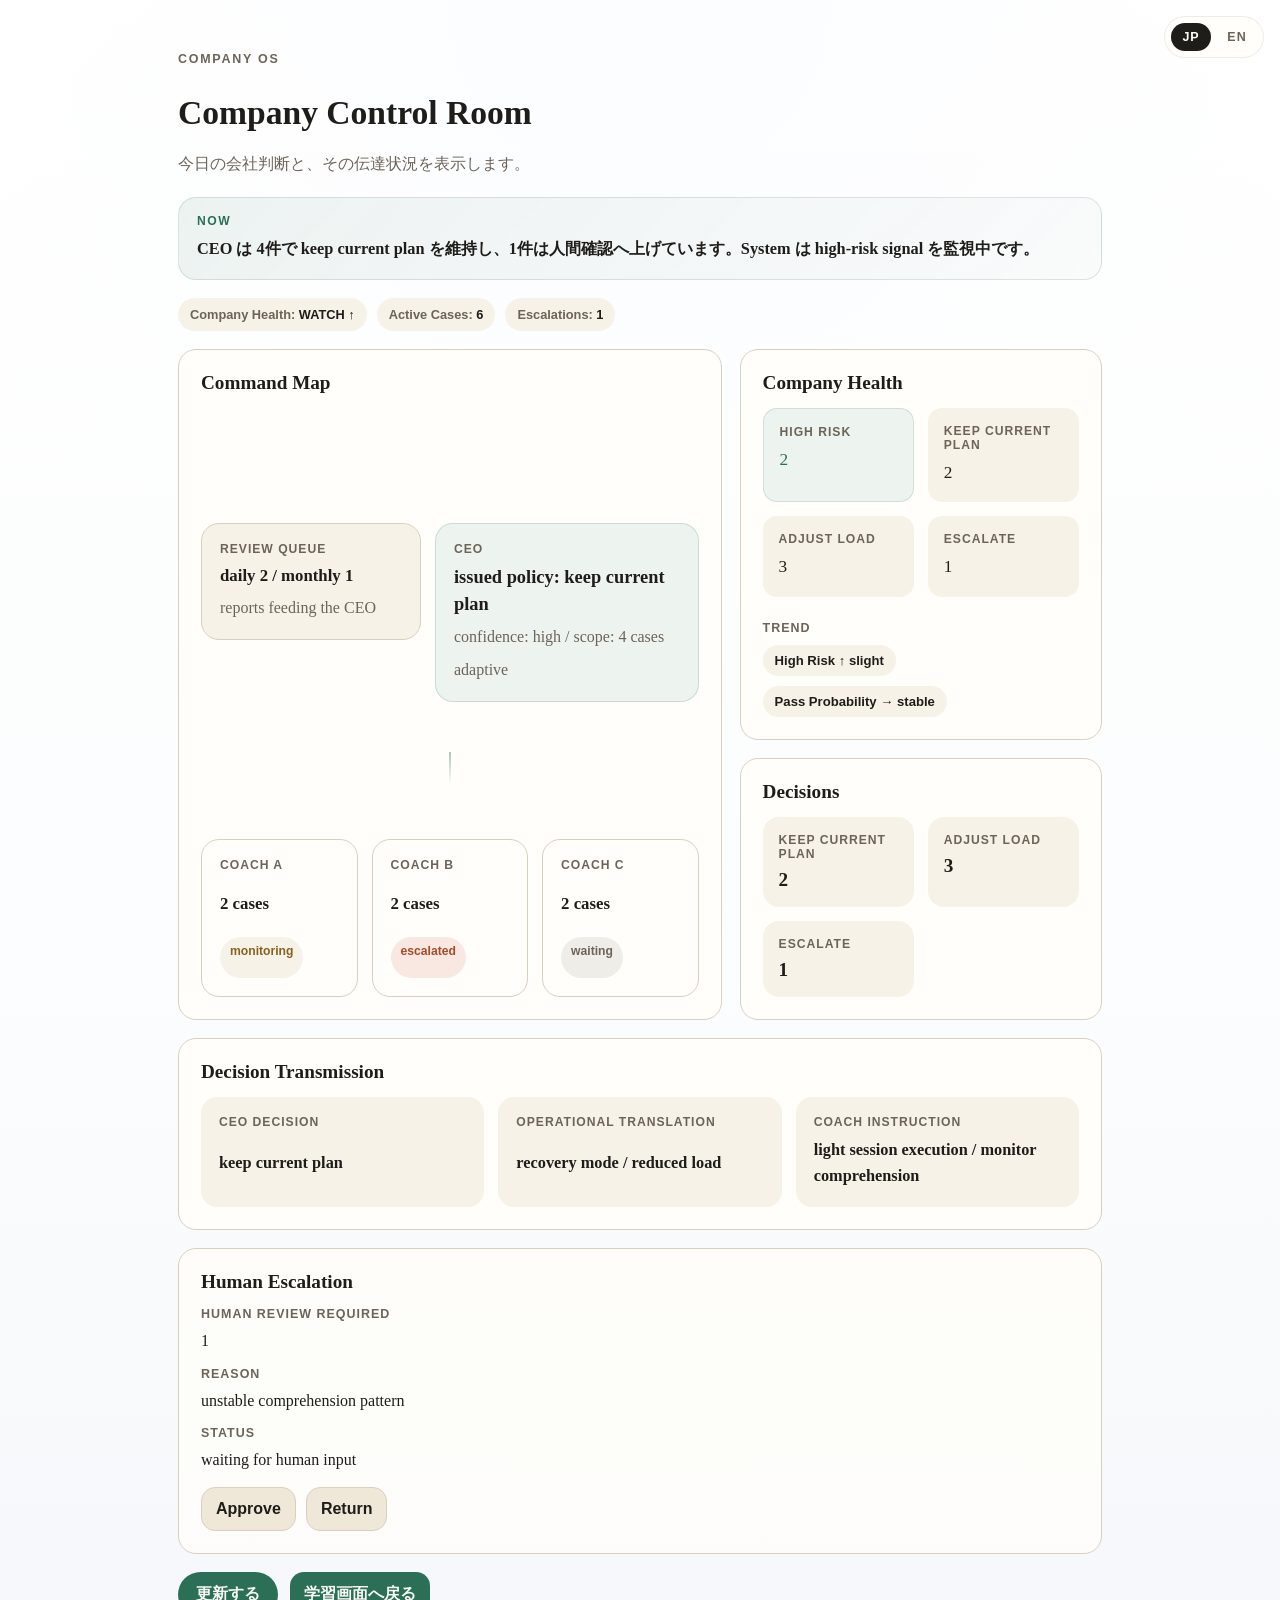
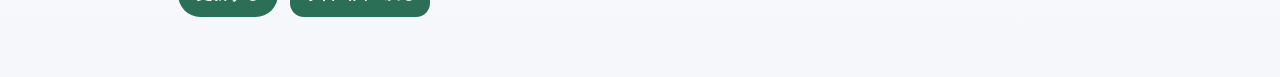
==== commit e44169b7: "Add company branding assets" ====
--- a/company-view.html
+++ b/company-view.html
@@ -4,6 +4,7 @@
     <meta charset="UTF-8" />
     <meta name="viewport" content="width=device-width, initial-scale=1.0" />
     <title>Company View</title>
+    <link rel="icon" type="image/svg+xml" href="./urban-building-company-city-apartment-svgrepo-com.svg" />
     <link rel="stylesheet" href="./styles.css" />
   </head>
   <body class="body--company">
@@ -148,6 +149,10 @@
                 <dd id="companyEscalationStatusValue"></dd>
               </div>
             </dl>
+            <div class="company-review-actions">
+              <button id="companyApproveReview" class="session-button session-button--ghost" type="button"></button>
+              <button id="companyReturnReview" class="session-button session-button--ghost" type="button"></button>
+            </div>
           </section>
         </div>
 
@@ -256,6 +261,8 @@
       document.getElementById("companyEscalationCountLabel").textContent = t("companyEscalationCount");
       document.getElementById("companyEscalationReasonLabel").textContent = t("companyEscalationReason");
       document.getElementById("companyEscalationStatusLabel").textContent = t("companyEscalationStatus");
+      document.getElementById("companyApproveReview").textContent = t("companyEscalationApprove");
+      document.getElementById("companyReturnReview").textContent = t("companyEscalationReturn");
 
       document.getElementById("companyRefresh").textContent = t("companyRefresh");
       document.getElementById("companyBack").textContent = t("companyBack");
@@ -288,9 +295,22 @@
         return { activeCases, highRisk, escalations, keepCount, adjustCount, escalateCount, healthStatus, queueDaily, queueMonthly, coaches };
       }
 
+      let reviewState = "waiting";
+
+      function currentNowLine() {
+        if (reviewState === "approved") {
+          return t("companyNowApproved");
+        }
+        if (reviewState === "returned") {
+          return t("companyNowReturned");
+        }
+        return t("companyNowLine");
+      }
+
       function renderView(sampleCases) {
         const overview = deriveCompanyOverview(sampleCases);
 
+        document.getElementById("companyNowLine").textContent = currentNowLine();
         document.getElementById("companyHealthStatusValue").textContent =
           overview.healthStatus === "WATCH" ? t("companyHealthWatch") : t("companyHealthStable");
         document.getElementById("companyHealthActiveValue").textContent = String(overview.activeCases);
@@ -326,7 +346,16 @@
         document.getElementById("companyEscalationReasonValue").textContent =
           overview.escalations > 0 ? t("companyEscalationReasonValue") : t("companyFlowNoEscalation");
         document.getElementById("companyEscalationStatusValue").textContent =
-          overview.escalations > 0 ? t("companyEscalationWaiting") : t("companyFlowNoEscalation");
+          overview.escalations > 0
+            ? reviewState === "approved"
+              ? t("companyEscalationApproved")
+              : reviewState === "returned"
+                ? t("companyEscalationReturned")
+                : t("companyEscalationWaiting")
+            : t("companyFlowNoEscalation");
+
+        document.getElementById("companyApproveReview").disabled = overview.escalations === 0 || reviewState === "approved";
+        document.getElementById("companyReturnReview").disabled = overview.escalations === 0 || reviewState === "returned";
 
         statusEl.hidden = true;
         opsEl.hidden = false;
@@ -348,6 +377,14 @@
       }
 
       document.getElementById("companyRefresh").addEventListener("click", refreshView);
+      document.getElementById("companyApproveReview").addEventListener("click", () => {
+        reviewState = "approved";
+        renderView(SAMPLE_CASES);
+      });
+      document.getElementById("companyReturnReview").addEventListener("click", () => {
+        reviewState = "returned";
+        renderView(SAMPLE_CASES);
+      });
       refreshView();
     </script>
   </body>
--- a/styles.css
+++ b/styles.css
@@ -73,14 +73,22 @@
   backdrop-filter: blur(10px);
   color: var(--muted);
   text-decoration: none;
-  font-family: "Helvetica Neue", Arial, sans-serif;
-  font-size: 1.05rem;
-  font-weight: 700;
 }
 
 .admin-link:hover {
   color: var(--ink);
   border-color: rgba(108, 100, 88, 0.24);
+}
+
+.admin-link__icon {
+  width: 22px;
+  height: 22px;
+  display: block;
+  opacity: 0.72;
+}
+
+.admin-link:hover .admin-link__icon {
+  opacity: 0.96;
 }
 
 .lang-toggle__link {
@@ -1052,6 +1060,17 @@
   line-height: 1.7;
 }
 
+.company-review-actions {
+  display: flex;
+  gap: 10px;
+  flex-wrap: wrap;
+}
+
+.company-review-actions .session-button[disabled] {
+  opacity: 0.48;
+  cursor: default;
+}
+
 .company-view__actions {
   display: flex;
   gap: 12px;
